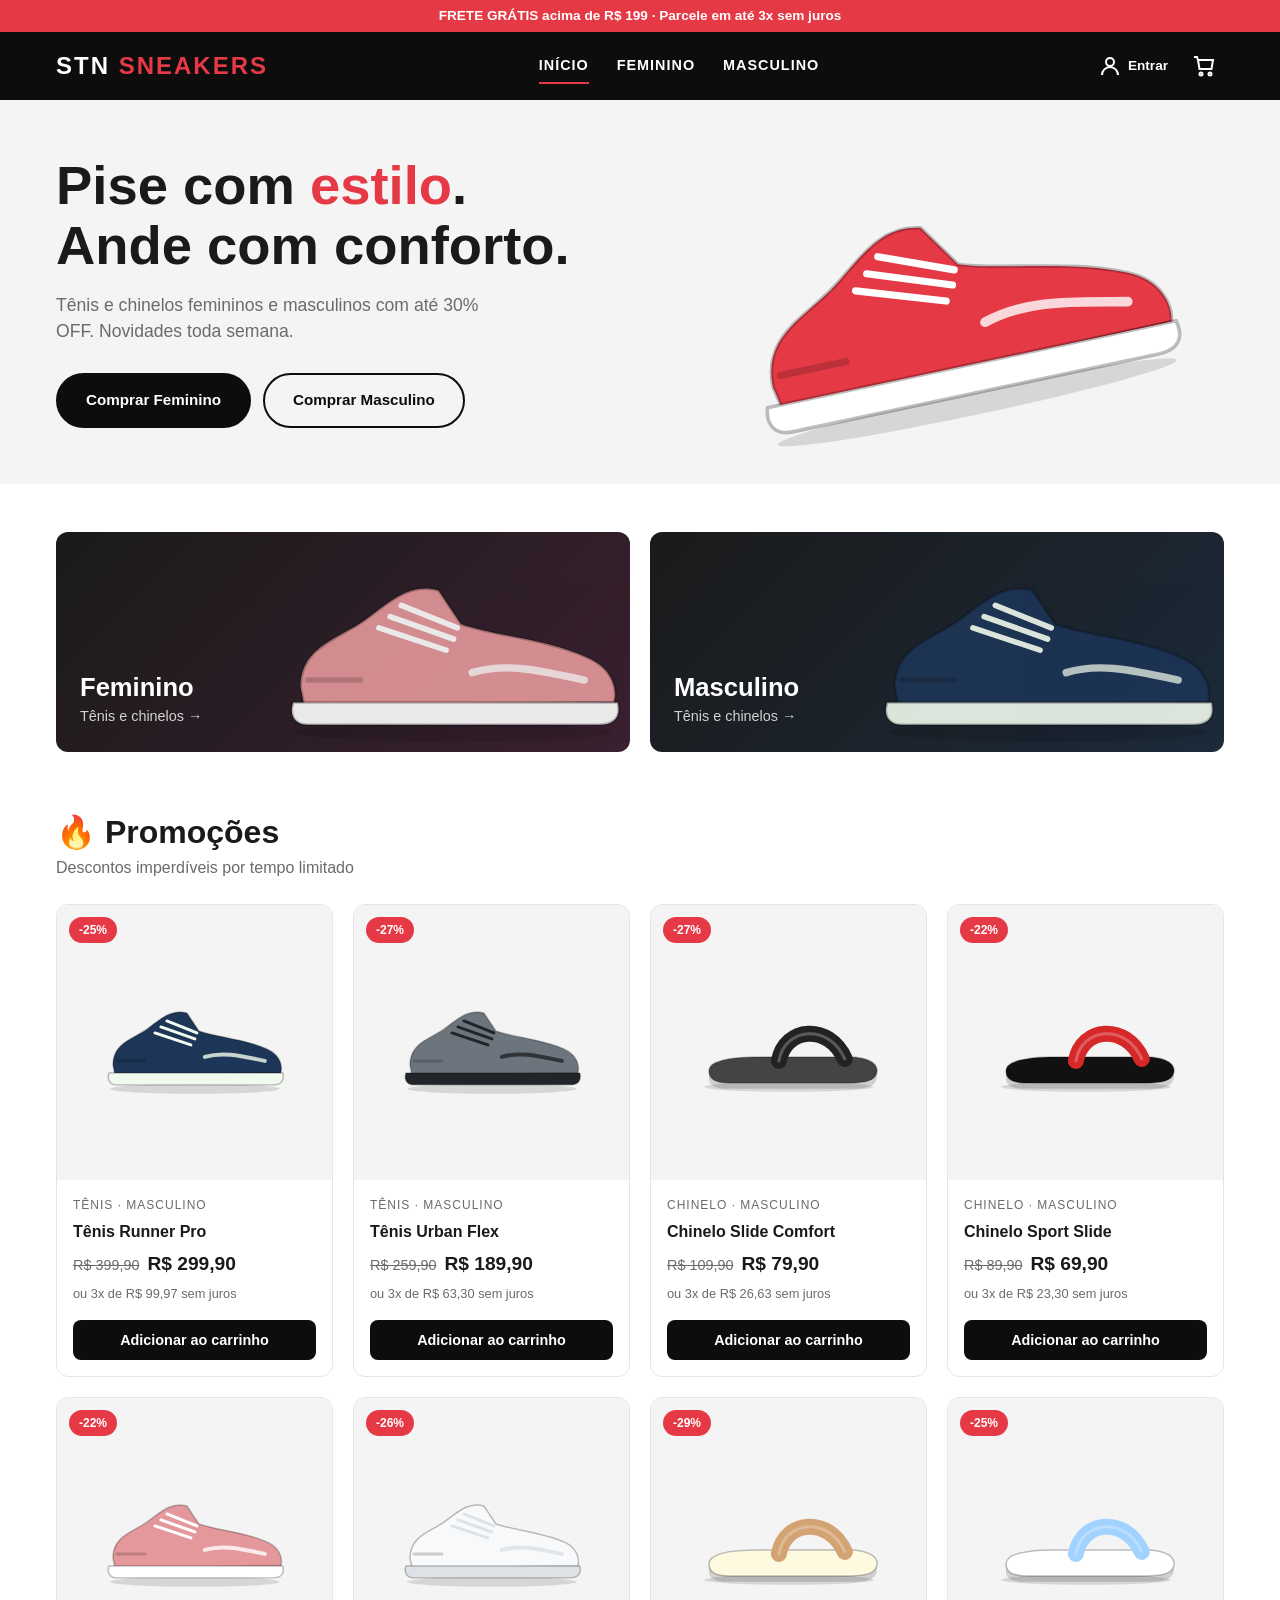
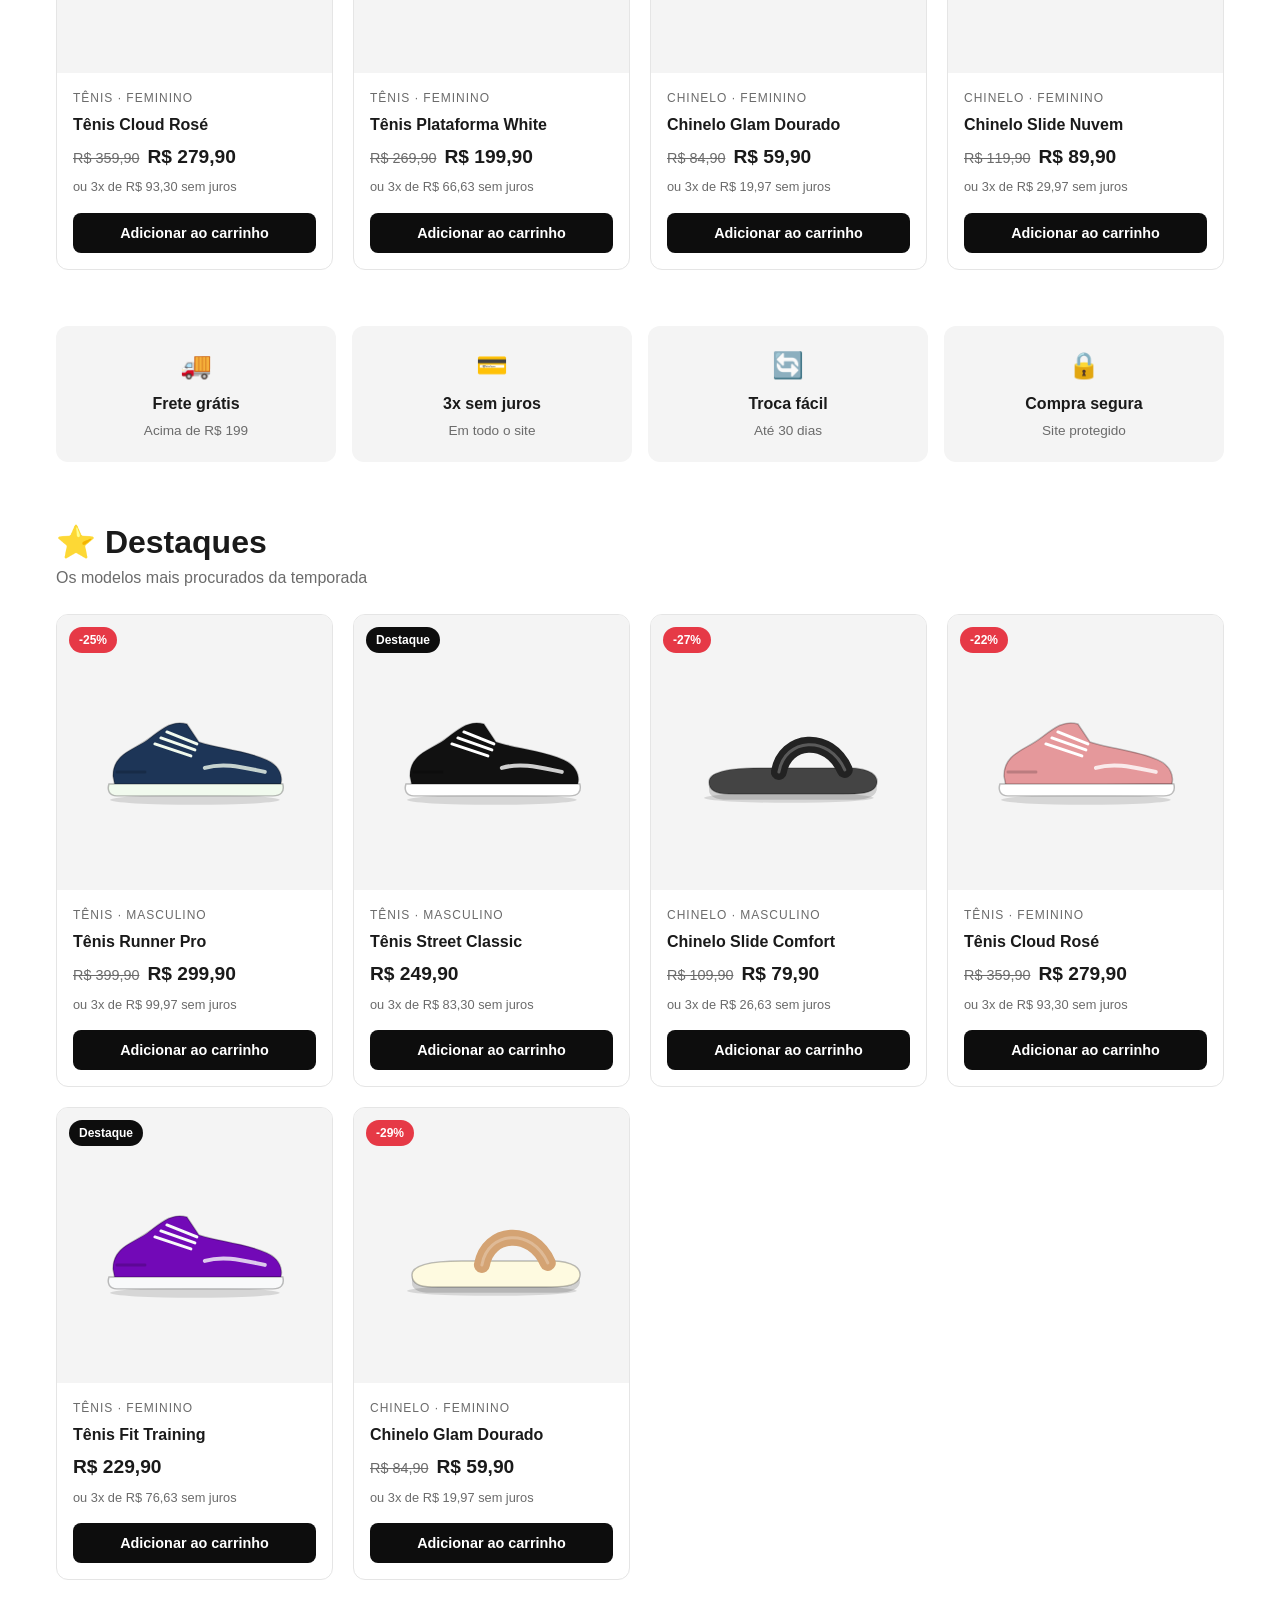
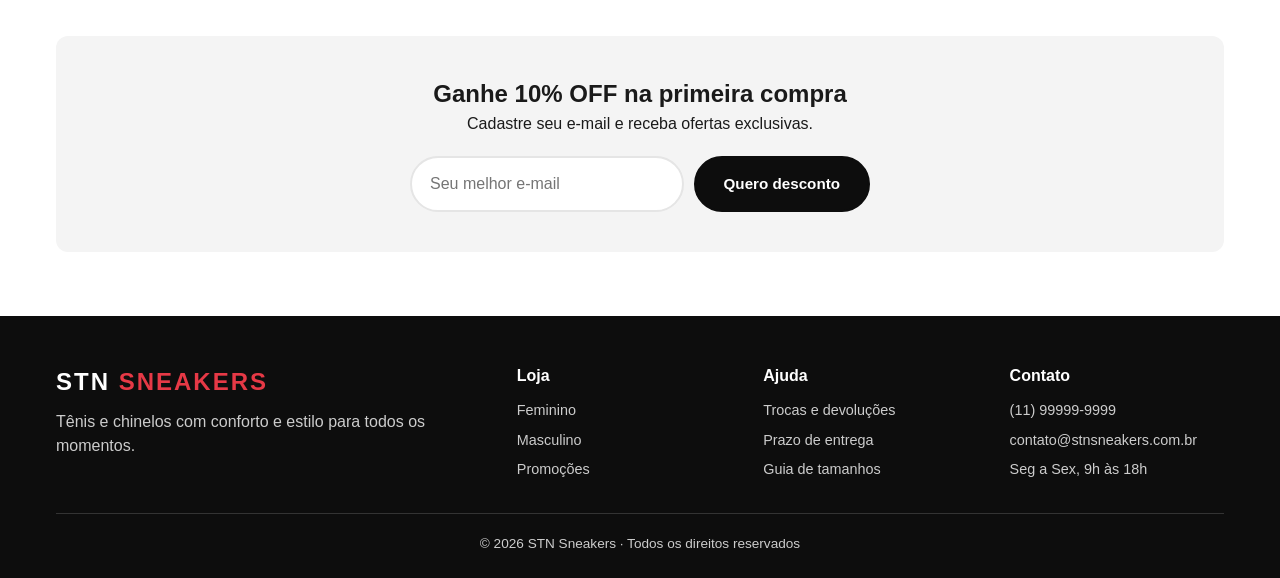
==== index.html @ d807e9c5 "Adiciona área do cliente com login, pedidos e dados da conta - Página conta.html com entrar e criar " ====
<!DOCTYPE html>
<html lang="pt-BR">
<head>
<meta charset="UTF-8">
<meta name="viewport" content="width=device-width, initial-scale=1.0">
<title>STN Sneakers | Tênis e Chinelos</title>
<meta name="description" content="STN Sneakers - Loja de tênis e chinelos femininos e masculinos.">
<link rel="stylesheet" href="css/style.css">
</head>
<body>
<div class="faixa">FRETE GRÁTIS acima de R$ 199 · Parcele em até 3x sem juros</div>
<header class="topo">
  <div class="container">
    <a href="index.html" class="logo">STN <span>SNEAKERS</span></a>
    <nav class="menu">
      <a href="index.html" class="ativo">Início</a>
      <a href="feminino.html">Feminino</a>
      <a href="masculino.html">Masculino</a>
    </nav>
    <div class="acoes">
      <a href="conta.html" class="btn-icone btn-conta" aria-label="Minha conta">
        <svg width="24" height="24" fill="none" stroke="currentColor" stroke-width="2" viewBox="0 0 24 24"><circle cx="12" cy="8" r="4"/><path d="M4 21c0-4.4 3.6-8 8-8s8 3.6 8 8"/></svg>
        <span class="conta-nome">Entrar</span>
      </a>
      <button class="btn-icone btn-carrinho" aria-label="Abrir carrinho">
        <svg width="24" height="24" fill="none" stroke="currentColor" stroke-width="2" viewBox="0 0 24 24"><path d="M6 6h15l-1.5 9h-12z"/><path d="M6 6 5 3H2"/><circle cx="9" cy="20" r="1.5"/><circle cx="18" cy="20" r="1.5"/></svg>
        <span class="contador">0</span>
      </button>
      <button class="btn-icone btn-menu" aria-label="Abrir menu">
        <svg width="26" height="26" fill="none" stroke="currentColor" stroke-width="2" viewBox="0 0 24 24"><path d="M3 6h18M3 12h18M3 18h18"/></svg>
      </button>
    </div>
  </div>
</header>
<main>
<section class="banner">
  <div class="container">
    <div>
      <h1>Pise com <em>estilo</em>.<br>Ande com conforto.</h1>
      <p>Tênis e chinelos femininos e masculinos com até 30% OFF. Novidades toda semana.</p>
      <div class="banner-botoes">
        <a href="feminino.html" class="btn btn-escuro">Comprar Feminino</a>
        <a href="masculino.html" class="btn btn-claro">Comprar Masculino</a>
      </div>
    </div>
    <div class="banner-arte" data-arte="tenis,#e63946,#ffffff"></div>
  </div>
</section>

<div class="container">
  <section class="categorias">
    <a href="feminino.html" class="cat fem"><div data-arte="tenis,#e5989b,#ffffff"></div><div><h3>Feminino</h3><span>Tênis e chinelos →</span></div></a>
    <a href="masculino.html" class="cat masc"><div data-arte="tenis,#1d3557,#f1faee"></div><div><h3>Masculino</h3><span>Tênis e chinelos →</span></div></a>
  </section>

  <section class="secao" id="promocoes-sec">
    <div class="secao-topo">
      <div><h2>🔥 Promoções</h2><p>Descontos imperdíveis por tempo limitado</p></div>
    </div>
    <div class="grade" id="promocoes"></div>
  </section>

  <section class="vantagens">
    <div class="vantagem"><div class="ic">🚚</div><strong>Frete grátis</strong><span>Acima de R$ 199</span></div>
    <div class="vantagem"><div class="ic">💳</div><strong>3x sem juros</strong><span>Em todo o site</span></div>
    <div class="vantagem"><div class="ic">🔄</div><strong>Troca fácil</strong><span>Até 30 dias</span></div>
    <div class="vantagem"><div class="ic">🔒</div><strong>Compra segura</strong><span>Site protegido</span></div>
  </section>

  <section class="secao">
    <div class="secao-topo">
      <div><h2>⭐ Destaques</h2><p>Os modelos mais procurados da temporada</p></div>
    </div>
    <div class="grade" id="destaques"></div>
  </section>

  <section class="news">
    <h2>Ganhe 10% OFF na primeira compra</h2>
    <p>Cadastre seu e-mail e receba ofertas exclusivas.</p>
    <form><input type="email" placeholder="Seu melhor e-mail" required><button class="btn btn-escuro">Quero desconto</button></form>
  </section>
</div>
</main>
<footer class="rodape">
  <div class="container">
    <div class="rodape-grade">
      <div>
        <a href="index.html" class="logo">STN <span>SNEAKERS</span></a>
        <p>Tênis e chinelos com conforto e estilo para todos os momentos.</p>
      </div>
      <div>
        <h4>Loja</h4>
        <ul><li><a href="feminino.html">Feminino</a></li><li><a href="masculino.html">Masculino</a></li><li><a href="index.html#promocoes-sec">Promoções</a></li></ul>
      </div>
      <div>
        <h4>Ajuda</h4>
        <ul><li><a href="#">Trocas e devoluções</a></li><li><a href="#">Prazo de entrega</a></li><li><a href="#">Guia de tamanhos</a></li></ul>
      </div>
      <div>
        <h4>Contato</h4>
        <ul><li>(11) 99999-9999</li><li>contato@stnsneakers.com.br</li><li>Seg a Sex, 9h às 18h</li></ul>
      </div>
    </div>
    <div class="rodape-base">© 2026 STN Sneakers · Todos os direitos reservados</div>
  </div>
</footer>

<div class="sombra"></div>
<aside class="carrinho" aria-label="Carrinho">
  <div class="carrinho-topo"><strong>Seu carrinho</strong><button class="btn-icone fechar-carrinho" aria-label="Fechar">✕</button></div>
  <div class="carrinho-itens"></div>
  <div class="carrinho-base">
    <div class="total"><span>Total</span><span class="total-valor">R$ 0,00</span></div>
    <button class="btn btn-escuro finalizar">Finalizar compra</button>
  </div>
</aside>
<div class="modal" role="dialog" aria-modal="true" aria-labelledby="modal-titulo">
  <div class="modal-caixa">
    <button class="modal-fechar" aria-label="Fechar">✕</button>
    <div class="etapa etapa-escolha">
      <h2 id="modal-titulo">Tudo pronto?</h2>
      <p>Você tem <strong class="modal-qtd"></strong> no carrinho, total de <strong class="modal-total"></strong>.</p>
      <div class="modal-botoes">
        <button class="btn btn-claro continuar">Continuar comprando</button>
        <button class="btn btn-escuro ir-pagamento">Ir para o pagamento</button>
      </div>
    </div>
    <div class="etapa etapa-pagamento" hidden>
      <h2>Forma de pagamento</h2>
      <p>Total: <strong class="modal-total"></strong></p>
      <div class="pagamentos">
        <label class="pag"><input type="radio" name="pag" value="pix" checked><span><b>Pix</b><small>Aprovação na hora</small></span></label>
        <label class="pag"><input type="radio" name="pag" value="cartao"><span><b>Cartão de crédito</b><small>Até 3x sem juros</small></span></label>
        <label class="pag"><input type="radio" name="pag" value="boleto"><span><b>Boleto</b><small>Vence em 3 dias úteis</small></span></label>
      </div>
      <div class="checkout-extra"></div>
      <div class="modal-botoes">
        <button class="btn btn-claro voltar">Voltar</button>
        <button class="btn btn-escuro confirmar">Confirmar pedido</button>
      </div>
    </div>
  </div>
</div>
<div class="toast"></div>
<script src="js/produtos.js"></script>
<script src="js/auth.js"></script>
<script src="js/app.js"></script>
</body>
</html>
---- css/style.css ----
:root{--preto:#0d0d0d;--branco:#fff;--cinza:#f4f4f4;--texto:#1a1a1a;--suave:#6b6b6b;--destaque:#e63946;--borda:#e5e5e5;--raio:12px}
*{box-sizing:border-box;margin:0;padding:0}
body{font-family:"Segoe UI",Roboto,Helvetica,Arial,sans-serif;background:var(--branco);color:var(--texto);line-height:1.5}
a{color:inherit;text-decoration:none}
[hidden]{display:none!important}
img,svg{display:block;max-width:100%}
.container{width:100%;max-width:1200px;margin:0 auto;padding:0 16px}

/* Cabeçalho */
.topo{background:var(--preto);color:var(--branco);position:sticky;top:0;z-index:50}
.topo .container{display:flex;align-items:center;justify-content:space-between;height:68px;gap:16px}
.logo{font-size:1.5rem;font-weight:800;letter-spacing:2px;white-space:nowrap}
.logo span{color:var(--destaque)}
.menu{display:flex;gap:28px;font-weight:600;text-transform:uppercase;font-size:.9rem;letter-spacing:1px}
.menu a{padding:6px 0;border-bottom:2px solid transparent;transition:border-color .2s}
.menu a:hover,.menu a.ativo{border-color:var(--destaque)}
.acoes{display:flex;align-items:center;gap:8px}
.btn-icone{background:none;border:0;color:var(--branco);cursor:pointer;padding:8px;position:relative;display:flex}
.contador{position:absolute;top:0;right:0;background:var(--destaque);color:#fff;font-size:.7rem;font-weight:700;border-radius:999px;min-width:18px;height:18px;display:grid;place-items:center;padding:0 4px}
.btn-menu{display:none}
.faixa{background:var(--destaque);color:#fff;text-align:center;font-size:.85rem;font-weight:600;padding:6px 16px}

/* Banner */
.banner{background:var(--cinza);overflow:hidden}
.banner .container{display:grid;grid-template-columns:1.1fr 1fr;align-items:center;gap:32px;padding-top:56px;padding-bottom:56px}
.banner h1{font-size:clamp(2rem,5vw,3.4rem);line-height:1.1;font-weight:800;margin-bottom:16px}
.banner h1 em{font-style:normal;color:var(--destaque)}
.banner p{color:var(--suave);font-size:1.1rem;margin-bottom:28px;max-width:460px}
.banner-botoes{display:flex;gap:12px;flex-wrap:wrap}
.banner-arte svg{width:100%;max-width:480px;margin:0 auto;transform:rotate(-12deg)}
.btn{display:inline-block;padding:14px 28px;border-radius:999px;font-weight:700;border:2px solid var(--preto);cursor:pointer;font-size:.95rem;transition:.2s}
.btn-escuro{background:var(--preto);color:#fff}
.btn-escuro:hover{background:#333}
.btn-claro{background:transparent;color:var(--preto)}
.btn-claro:hover{background:var(--preto);color:#fff}

/* Categorias */
.categorias{display:grid;grid-template-columns:1fr 1fr;gap:20px;margin:48px auto}
.cat{position:relative;border-radius:var(--raio);overflow:hidden;min-height:220px;display:flex;align-items:flex-end;padding:24px;color:#fff;background:var(--preto)}
.cat svg{position:absolute;right:-10px;top:10px;width:65%;opacity:.9;transition:transform .3s}
.cat:hover svg{transform:scale(1.06) rotate(-4deg)}
.cat h3{font-size:1.6rem;position:relative}
.cat span{position:relative;font-size:.9rem;opacity:.8;display:block}
.cat.fem{background:linear-gradient(135deg,#1a1a1a,#3a2030)}
.cat.masc{background:linear-gradient(135deg,#1a1a1a,#1c2a3a)}

/* Seções */
.secao{margin:56px auto}
.secao-topo{display:flex;align-items:flex-end;justify-content:space-between;gap:16px;margin-bottom:24px;flex-wrap:wrap}
.secao h2{font-size:clamp(1.4rem,3vw,2rem);font-weight:800}
.secao-topo p{color:var(--suave)}
.ver-mais{font-weight:700;border-bottom:2px solid var(--preto)}
.titulo-pagina{background:var(--cinza);padding:40px 0;text-align:center}
.titulo-pagina h1{font-size:clamp(1.8rem,4vw,2.6rem);font-weight:800}
.titulo-pagina p{color:var(--suave)}

/* Filtros */
.filtros{display:flex;gap:10px;flex-wrap:wrap;margin:28px 0}
.filtro{border:2px solid var(--preto);background:#fff;padding:8px 20px;border-radius:999px;font-weight:600;cursor:pointer;font-size:.9rem}
.filtro.ativo{background:var(--preto);color:#fff}
.ordenar{margin-left:auto;padding:8px 14px;border:2px solid var(--borda);border-radius:999px;font:inherit;font-size:.9rem;background:#fff}

/* Grade de produtos */
.grade{display:grid;grid-template-columns:repeat(4,1fr);gap:20px}
.card{border:1px solid var(--borda);border-radius:var(--raio);overflow:hidden;display:flex;flex-direction:column;transition:box-shadow .2s,transform .2s;background:#fff}
.card:hover{box-shadow:0 10px 30px rgba(0,0,0,.08);transform:translateY(-3px)}
.card-img{background:var(--cinza);aspect-ratio:1;display:grid;place-items:center;position:relative;padding:20px}
.card-img svg{width:85%;transition:transform .3s}
.card:hover .card-img svg{transform:rotate(-8deg) scale(1.05)}
.selo{position:absolute;top:12px;left:12px;font-size:.75rem;font-weight:700;padding:4px 10px;border-radius:999px;color:#fff;background:var(--destaque)}
.selo.novo{background:var(--preto)}
.card-corpo{padding:16px;display:flex;flex-direction:column;gap:6px;flex:1}
.card-tipo{font-size:.75rem;text-transform:uppercase;letter-spacing:1px;color:var(--suave)}
.card-nome{font-weight:700;font-size:1rem}
.precos{display:flex;align-items:baseline;gap:8px;margin-top:auto;flex-wrap:wrap}
.preco{font-size:1.2rem;font-weight:800}
.preco-antigo{color:var(--suave);text-decoration:line-through;font-size:.9rem}
.parcela{font-size:.8rem;color:var(--suave)}
.btn-add{margin-top:10px;width:100%;padding:12px;border:0;border-radius:8px;background:var(--preto);color:#fff;font-weight:700;cursor:pointer;font-size:.9rem}
.btn-add:hover{background:var(--destaque)}
.vazio{text-align:center;color:var(--suave);padding:40px 0;grid-column:1/-1}

/* Vantagens */
.vantagens{display:grid;grid-template-columns:repeat(4,1fr);gap:16px;margin:56px auto}
.vantagem{background:var(--cinza);border-radius:var(--raio);padding:20px;text-align:center}
.vantagem strong{display:block;margin:8px 0 2px}
.vantagem span{font-size:.85rem;color:var(--suave)}
.vantagem .ic{font-size:1.6rem}

/* Newsletter */
.news{background:var(--cinza);border-radius:var(--raio);padding:40px 24px;text-align:center;margin:56px auto}
.news form{display:flex;gap:10px;max-width:460px;margin:20px auto 0}
.news input{flex:1;min-width:0;padding:14px 18px;border-radius:999px;border:2px solid var(--borda);font:inherit}

/* Rodapé */
.rodape{background:var(--preto);color:#ccc;margin-top:64px;padding:48px 0 24px}
.rodape-grade{display:grid;grid-template-columns:2fr 1fr 1fr 1fr;gap:32px}
.rodape h4{color:#fff;margin-bottom:12px;font-size:1rem}
.rodape ul{list-style:none;display:grid;gap:8px;font-size:.9rem}
.rodape a:hover{color:#fff}
.rodape .logo{color:#fff;display:inline-block;margin-bottom:10px}
.rodape-base{border-top:1px solid #333;margin-top:32px;padding-top:20px;font-size:.85rem;text-align:center}

/* Carrinho */
.sombra{position:fixed;inset:0;background:rgba(0,0,0,.5);opacity:0;pointer-events:none;transition:.3s;z-index:90}
.sombra.aberto{opacity:1;pointer-events:auto}
.carrinho{position:fixed;top:0;right:0;height:100%;width:min(400px,100%);background:#fff;z-index:100;transform:translateX(100%);transition:transform .3s;display:flex;flex-direction:column}
.carrinho.aberto{transform:none}
.carrinho-topo{background:var(--preto);color:#fff;display:flex;justify-content:space-between;align-items:center;padding:18px 20px}
.carrinho-itens{flex:1;overflow:auto;padding:16px 20px;display:grid;gap:14px;align-content:start}
.item{display:grid;grid-template-columns:64px 1fr auto;gap:12px;align-items:center}
.item-img{background:var(--cinza);border-radius:8px;padding:6px}
.item-nome{font-weight:600;font-size:.9rem}
.qtd{display:flex;align-items:center;gap:8px;margin-top:4px}
.qtd button{width:26px;height:26px;border:1px solid var(--borda);background:#fff;border-radius:6px;cursor:pointer}
.remover{background:none;border:0;color:var(--suave);cursor:pointer;font-size:.8rem;text-decoration:underline}
.carrinho-base{border-top:1px solid var(--borda);padding:20px}
.total{display:flex;justify-content:space-between;font-size:1.1rem;font-weight:800;margin-bottom:14px}
.carrinho-base .btn{width:100%;text-align:center}
.toast{position:fixed;bottom:24px;left:50%;transform:translate(-50%,120px);opacity:0;visibility:hidden;width:max-content;max-width:90vw;text-align:center;background:var(--preto);color:#fff;padding:12px 22px;border-radius:999px;font-weight:600;transition:transform .3s;z-index:200;font-size:.9rem}
.toast.mostrar{transform:translate(-50%,0);opacity:1;visibility:visible}

/* Botão de conta no cabeçalho */
.btn-conta{align-items:center;gap:6px}
.conta-nome{font-size:.85rem;font-weight:600;white-space:nowrap;max-width:120px;overflow:hidden;text-overflow:ellipsis}

/* Formulários */
.form{display:grid;gap:14px}
.form label{display:grid;gap:6px;font-weight:600;font-size:.9rem}
.form label small{font-weight:400;color:var(--suave)}
.form input,.form select{font:inherit;font-weight:400;padding:12px 14px;border:2px solid var(--borda);border-radius:10px;background:#fff;width:100%;min-width:0}
.form input:focus,.form select:focus{outline:none;border-color:var(--preto)}
.form input:disabled{background:var(--cinza);color:var(--suave)}
.form-grade{grid-template-columns:1fr 1fr;max-width:640px}
.form-grade .larga{grid-column:1/-1}
.erro{background:#fdecee;color:#b3261e;border-radius:8px;padding:10px 14px;font-size:.9rem}
.nota{color:var(--suave)}

/* Entrar / Criar conta */
.auth{max-width:440px;margin:40px auto}
.auth-aviso{background:var(--preto);color:#fff;border-radius:10px;padding:12px 16px;margin-bottom:20px;font-size:.9rem}
.auth-abas{display:grid;grid-template-columns:1fr 1fr;border-bottom:2px solid var(--borda);margin-bottom:24px}
.aba{background:none;border:0;padding:12px;font:inherit;font-weight:700;color:var(--suave);cursor:pointer;border-bottom:3px solid transparent;margin-bottom:-2px}
.aba.ativo{color:var(--preto);border-color:var(--destaque)}
.auth-nota{text-align:center;color:var(--suave);font-size:.8rem;margin-top:20px}

/* Painel do cliente */
.painel{display:grid;grid-template-columns:260px 1fr;gap:32px;margin:40px auto;align-items:start}
.painel-menu{border:1px solid var(--borda);border-radius:var(--raio);padding:16px;position:sticky;top:88px}
.painel-ola{display:flex;gap:12px;align-items:center;padding:4px 4px 16px;border-bottom:1px solid var(--borda);margin-bottom:8px;min-width:0}
.painel-ola>div:last-child{min-width:0}
.painel-ola strong,.painel-ola small{display:block;overflow:hidden;text-overflow:ellipsis;white-space:nowrap}
.painel-ola small{color:var(--suave)}
.avatar{width:44px;height:44px;flex:none;border-radius:50%;background:var(--preto);color:#fff;display:grid;place-items:center;font-weight:800;font-size:1.1rem}
.painel-botoes{display:grid;gap:4px}
.pm{display:flex;align-items:center;gap:12px;width:100%;padding:12px;border:0;background:none;border-radius:10px;font:inherit;font-weight:600;cursor:pointer;text-align:left;color:var(--texto)}
.pm svg{width:20px;height:20px;fill:none;stroke:currentColor;stroke-width:2;stroke-linecap:round;stroke-linejoin:round;flex:none}
.pm:hover{background:var(--cinza)}
.pm.ativo{background:var(--preto);color:#fff}
.pm.sair{color:var(--destaque)}
.painel-conteudo{min-width:0}
.painel-conteudo h2{font-size:1.5rem;margin-bottom:20px}
.sub-abas{display:flex;flex-wrap:wrap;gap:8px;margin-bottom:24px}
.sub{border:2px solid var(--borda);background:#fff;border-radius:999px;padding:8px 16px;font:inherit;font-weight:600;font-size:.88rem;cursor:pointer}
.sub.ativo{border-color:var(--preto);background:var(--preto);color:#fff}
.sub-titulo{margin:28px 0 14px;font-size:1.1rem}
.sem-itens{color:var(--suave);background:var(--cinza);border-radius:var(--raio);padding:28px;text-align:center;display:grid;gap:16px;justify-items:center}

/* Pedidos */
.lista-pedidos{display:grid;gap:16px}
.pedido{border:1px solid var(--borda);border-radius:var(--raio);overflow:hidden}
.pedido-topo{display:flex;justify-content:space-between;align-items:center;gap:12px;padding:14px 18px;background:var(--cinza);flex-wrap:wrap}
.pedido-topo small{display:block;color:var(--suave)}
.status{font-size:.8rem;font-weight:700;padding:4px 12px;border-radius:999px;background:#eee}
.status.ok{background:#e3f6e8;color:#1e7b3c}
.status.espera{background:#fff4d6;color:#8a5a00}
.pedido-itens{list-style:none;padding:8px 18px}
.pedido-itens li{display:grid;grid-template-columns:auto 1fr auto;gap:12px;align-items:center;padding:8px 0;border-bottom:1px solid var(--borda)}
.pedido-itens li:last-child{border-bottom:0}
.mini{width:56px;background:var(--cinza);border-radius:8px;padding:4px;display:block}
.pedido-base{display:flex;justify-content:space-between;gap:12px;padding:14px 18px;border-top:1px solid var(--borda);font-size:.88rem;color:var(--suave);flex-wrap:wrap}
.pedido-base strong{color:var(--texto);font-size:1rem}

/* Cartões salvos */
.lista-cartoes{display:grid;gap:10px;max-width:640px}
.cartao-item{display:grid;grid-template-columns:auto 1fr auto;gap:14px;align-items:center;border:1px solid var(--borda);border-radius:10px;padding:12px 16px}
.cartao-item small{display:block;color:var(--suave)}
.cartao-ic{width:52px;height:36px;border-radius:6px;background:linear-gradient(135deg,#222,#555);color:#fff;font-size:.65rem;font-weight:800;display:grid;place-items:center;letter-spacing:.5px}

/* Extras na etapa de pagamento */
.checkout-extra{display:grid;gap:10px;margin-bottom:18px}
.checkout-extra:empty{display:none}
.extra-bloco{background:var(--cinza);border-radius:10px;padding:12px 14px;font-size:.88rem;display:grid;gap:4px}
.extra-rotulo{font-size:.72rem;text-transform:uppercase;letter-spacing:1px;color:var(--suave);font-weight:700}
.modal-caixa .extra-bloco p{margin:0;color:var(--texto)}
.extra-bloco a{font-weight:700;text-decoration:underline;justify-self:start}
.extra-alerta{color:#b3261e!important}
.sel-cartao{font:inherit;padding:8px 10px;border:2px solid var(--borda);border-radius:8px;background:#fff}
.modal-caixa{max-height:calc(100vh - 32px);overflow:auto}

/* ===== Tablet ===== */
@media (max-width:1024px){
  .grade{grid-template-columns:repeat(3,1fr)}
  .vantagens{grid-template-columns:repeat(2,1fr)}
  .rodape-grade{grid-template-columns:1fr 1fr}
}
@media (max-width:768px){
  .painel{grid-template-columns:1fr;gap:20px;margin-top:24px}
  .painel-menu{position:static}
  .painel-botoes{grid-template-columns:repeat(4,1fr)}
  .pm{flex-direction:column;gap:6px;font-size:.8rem;text-align:center;padding:10px 4px}
  .btn-menu{display:flex}
  .menu{position:absolute;top:68px;left:0;right:0;background:var(--preto);flex-direction:column;gap:0;max-height:0;overflow:hidden;transition:max-height .3s}
  .menu.aberto{max-height:300px}
  .menu a{padding:16px;border-bottom:1px solid #222}
  .banner .container{grid-template-columns:1fr;text-align:center;padding-top:36px;padding-bottom:36px}
  .banner p{margin-left:auto;margin-right:auto}
  .banner-botoes{justify-content:center}
  .banner-arte{order:-1}
  .banner-arte svg{max-width:300px}
  .grade{grid-template-columns:repeat(2,1fr);gap:14px}
}
/* ===== Celular ===== */
@media (max-width:540px){
  .categorias{grid-template-columns:1fr;gap:14px}
  .cat{min-height:170px}
  .card-corpo{padding:12px}
  .card-nome{font-size:.9rem}
  .preco{font-size:1.05rem}
  .btn-add{font-size:.8rem;padding:10px 6px}
  .btn-add .longo{display:none}
  .vantagens{grid-template-columns:1fr 1fr;gap:10px}
  .vantagem{padding:14px}
  .rodape-grade{grid-template-columns:1fr}
  .news form{flex-direction:column}
  .ordenar{margin-left:0;width:100%}
  .conta-nome{display:none}
  .logo{font-size:1.2rem;letter-spacing:1px}
  .acoes{gap:0}
  .form-grade{grid-template-columns:1fr}
  .painel-botoes{grid-template-columns:1fr 1fr}
  .pm{flex-direction:row;font-size:.85rem;padding:12px 10px;text-align:left}
}

/* Janela de finalização */
.modal{position:fixed;inset:0;background:rgba(0,0,0,.55);z-index:150;display:grid;place-items:center;padding:16px;opacity:0;pointer-events:none;transition:opacity .25s}
.modal.aberto{opacity:1;pointer-events:auto}
.modal-caixa{background:#fff;border-radius:var(--raio);padding:32px 28px 28px;width:min(460px,100%);position:relative;transform:translateY(16px);transition:transform .25s}
.modal.aberto .modal-caixa{transform:none}
.modal-caixa h2{font-size:1.4rem;margin-bottom:8px}
.modal-caixa p{color:var(--suave);margin-bottom:20px}
.modal-fechar{position:absolute;top:12px;right:12px;background:none;border:0;font-size:1.1rem;cursor:pointer;padding:8px}
.modal-botoes{display:flex;gap:10px}
.modal-botoes .btn{flex:1;padding:14px 12px}
.pagamentos{display:grid;gap:10px;margin-bottom:20px}
.pag{display:flex;gap:12px;align-items:center;border:2px solid var(--borda);border-radius:10px;padding:12px 14px;cursor:pointer}
.pag:has(input:checked){border-color:var(--preto)}
.pag input{accent-color:var(--preto);width:18px;height:18px}
.pag span{display:grid}
.pag small{color:var(--suave)}
@media (max-width:540px){.modal-botoes{flex-direction:column-reverse}}
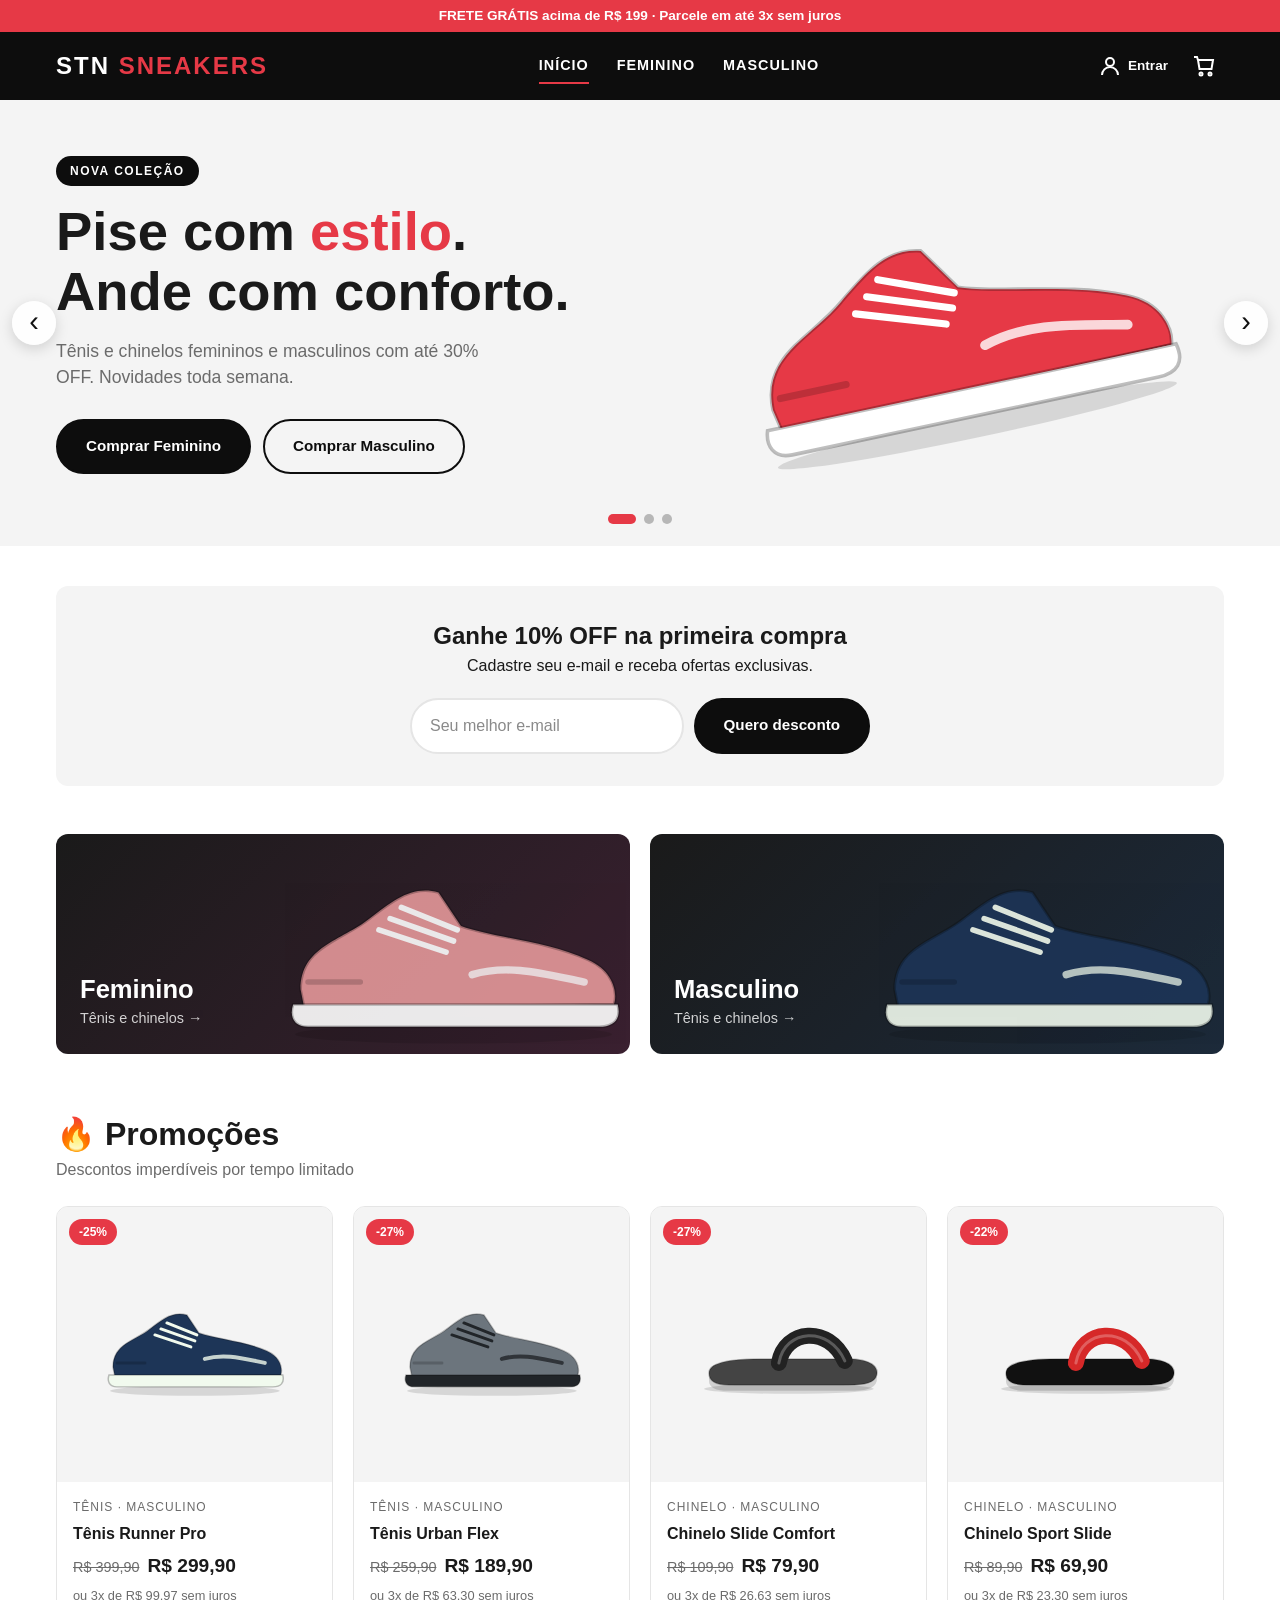
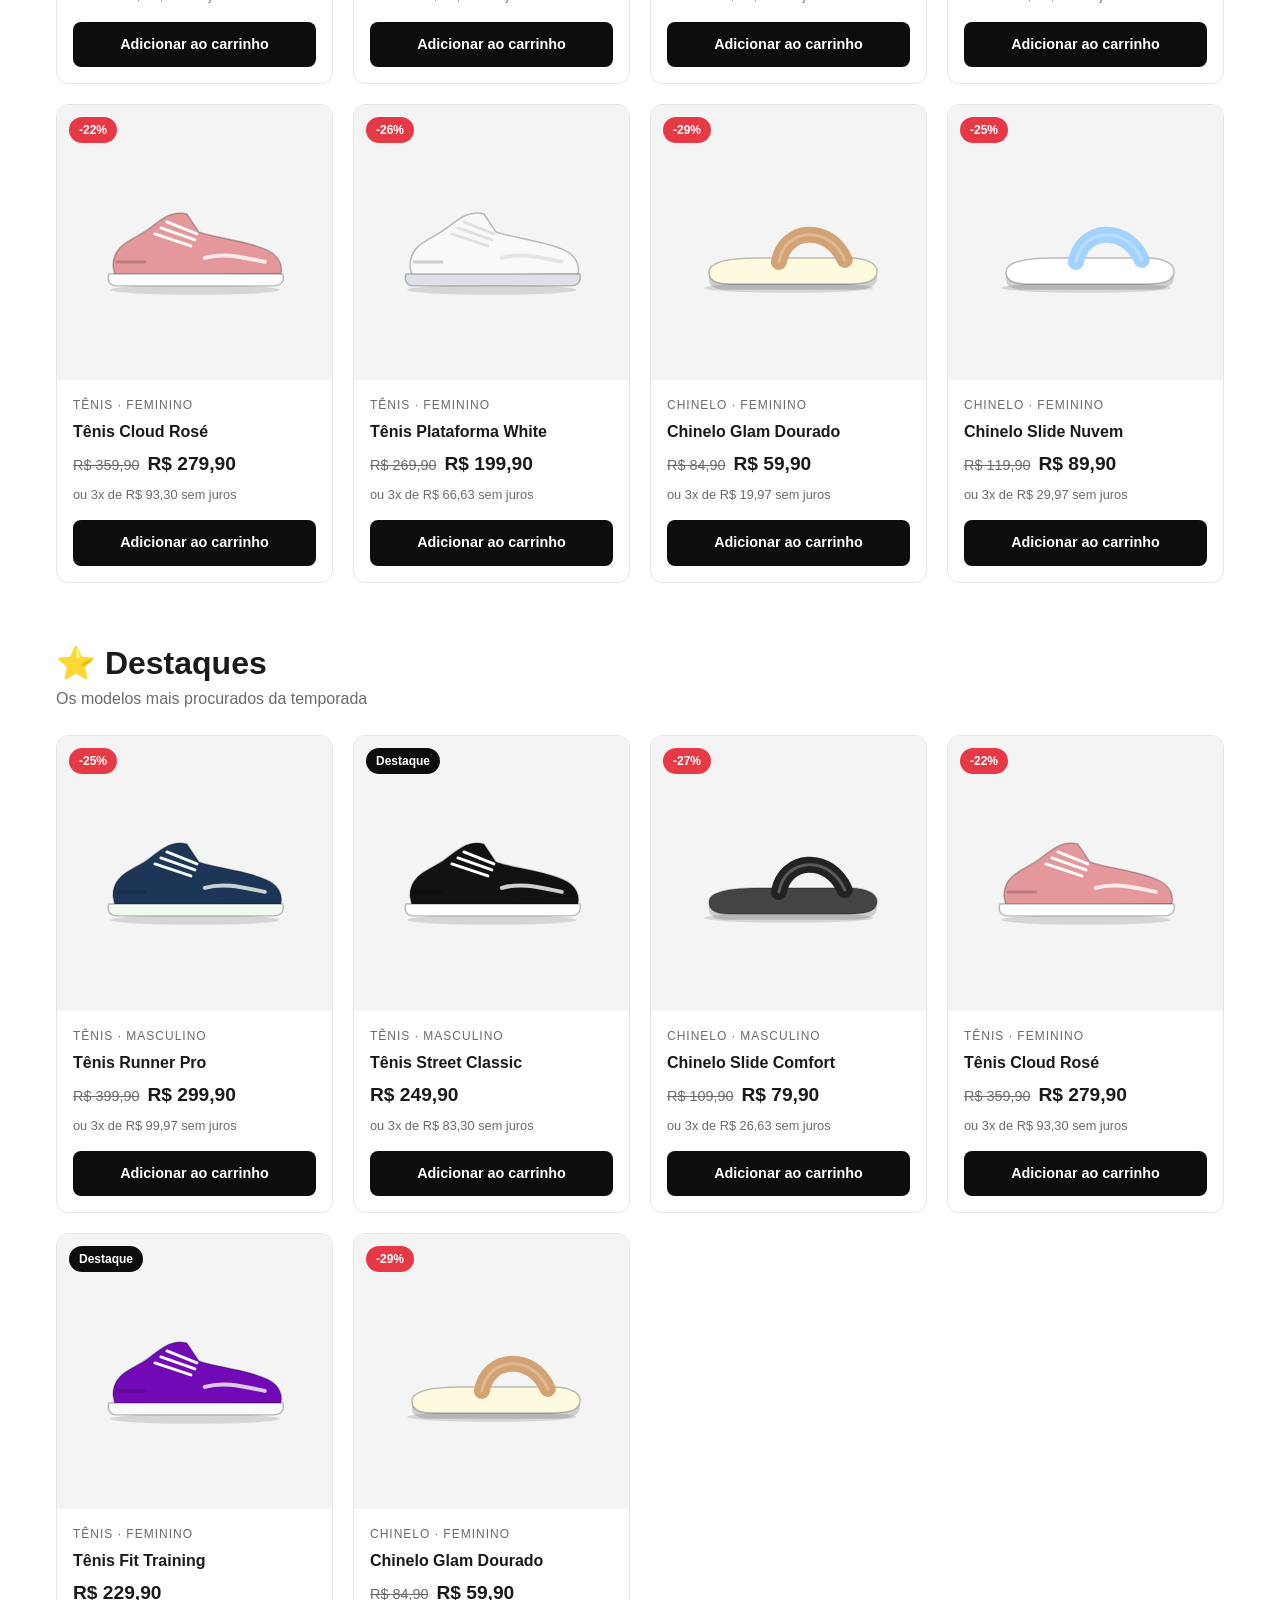
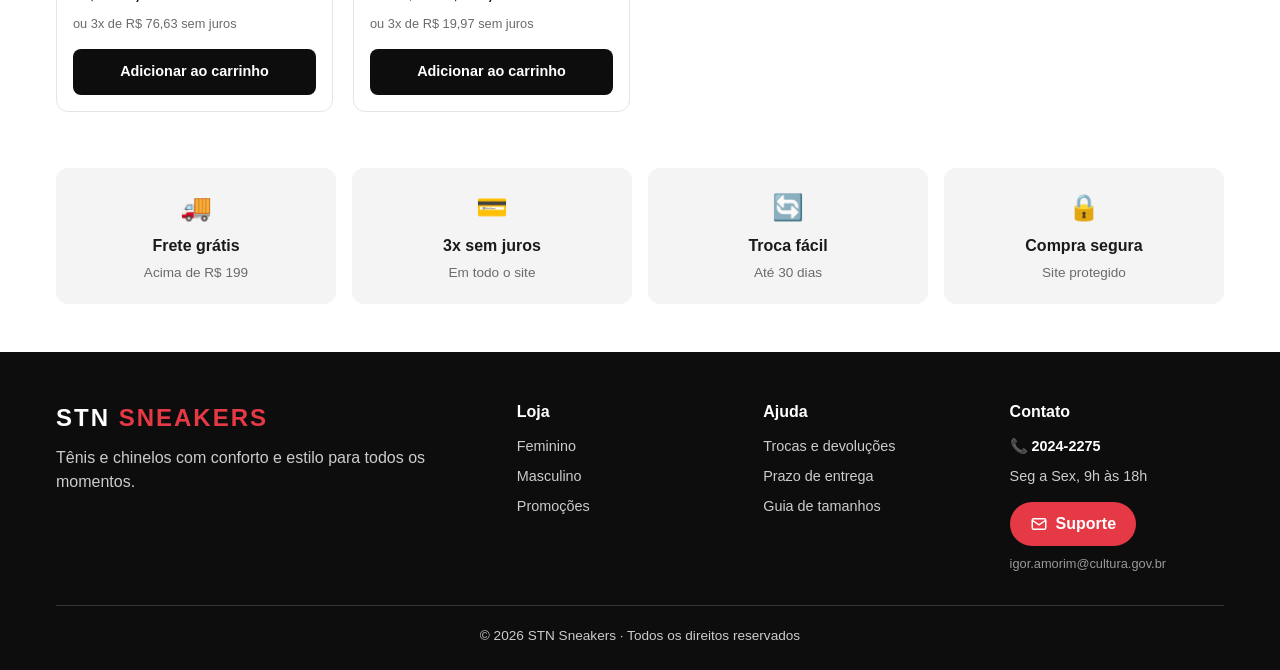
==== commit 42c105d5: "Adiciona carrossel de anúncios, botão de suporte e reorganiza a página inicial - Carrossel com 3 anú" ====
--- a/index.html
+++ b/index.html
@@ -33,21 +33,66 @@
   </div>
 </header>
 <main>
-<section class="banner">
-  <div class="container">
-    <div>
-      <h1>Pise com <em>estilo</em>.<br>Ande com conforto.</h1>
-      <p>Tênis e chinelos femininos e masculinos com até 30% OFF. Novidades toda semana.</p>
-      <div class="banner-botoes">
-        <a href="feminino.html" class="btn btn-escuro">Comprar Feminino</a>
-        <a href="masculino.html" class="btn btn-claro">Comprar Masculino</a>
+<section class="carrossel" aria-roledescription="carrossel" aria-label="Ofertas em destaque">
+  <div class="slides">
+    <div class="slide ativo" style="--fundo:#f4f4f4" role="group" aria-roledescription="slide" aria-label="1 de 3">
+      <div class="container">
+        <div class="slide-texto">
+          <span class="slide-etiqueta">Nova coleção</span>
+          <h1>Pise com <em>estilo</em>.<br>Ande com conforto.</h1>
+          <p>Tênis e chinelos femininos e masculinos com até 30% OFF. Novidades toda semana.</p>
+          <div class="banner-botoes">
+            <a href="feminino.html" class="btn btn-escuro">Comprar Feminino</a>
+            <a href="masculino.html" class="btn btn-claro">Comprar Masculino</a>
+          </div>
+        </div>
+        <div class="banner-arte" data-arte="tenis,#e63946,#ffffff"></div>
       </div>
     </div>
-    <div class="banner-arte" data-arte="tenis,#e63946,#ffffff"></div>
+    <div class="slide" style="--fundo:#fdf1e3" role="group" aria-roledescription="slide" aria-label="2 de 3" aria-hidden="true">
+      <div class="container">
+        <div class="slide-texto">
+          <span class="slide-etiqueta">Verão STN</span>
+          <h2 class="slide-titulo">Chinelos a partir de <em data-menor-preco="chinelo">R$ 39,90</em></h2>
+          <p>Conforto do dia a dia para a praia, a piscina ou a rua. Modelos femininos e masculinos.</p>
+          <div class="banner-botoes">
+            <a href="feminino.html?tipo=chinelo" class="btn btn-escuro" tabindex="-1">Chinelos Femininos</a>
+            <a href="masculino.html?tipo=chinelo" class="btn btn-claro" tabindex="-1">Chinelos Masculinos</a>
+          </div>
+        </div>
+        <div class="banner-arte arte-dupla"><div data-arte="chinelo,#ff70a6,#ffffff"></div><div data-arte="chinelo,#0077b6,#ffffff"></div></div>
+      </div>
+    </div>
+    <div class="slide escuro" style="--fundo:#14213d" role="group" aria-roledescription="slide" aria-label="3 de 3" aria-hidden="true">
+      <div class="container">
+        <div class="slide-texto">
+          <span class="slide-etiqueta">Semana do Tênis</span>
+          <h2 class="slide-titulo">Tênis com até <em data-maior-desconto="tenis">27% OFF</em></h2>
+          <p>Corrida, treino e casual com preço especial. Parcele em até 3x sem juros.</p>
+          <div class="banner-botoes">
+            <a href="#promocoes-sec" class="btn btn-destaque" tabindex="-1">Ver promoções</a>
+          </div>
+        </div>
+        <div class="banner-arte" data-arte="tenis,#ffffff,#e63946"></div>
+      </div>
+    </div>
+  </div>
+  <button class="seta ant" aria-label="Anúncio anterior">‹</button>
+  <button class="seta prox" aria-label="Próximo anúncio">›</button>
+  <div class="pontos" role="tablist" aria-label="Escolher anúncio">
+    <button class="ponto ativo" aria-label="Anúncio 1"></button>
+    <button class="ponto" aria-label="Anúncio 2"></button>
+    <button class="ponto" aria-label="Anúncio 3"></button>
   </div>
 </section>
 
 <div class="container">
+  <section class="news">
+    <h2>Ganhe 10% OFF na primeira compra</h2>
+    <p>Cadastre seu e-mail e receba ofertas exclusivas.</p>
+    <form><input type="email" placeholder="Seu melhor e-mail" aria-label="Seu e-mail" required><button class="btn btn-escuro">Quero desconto</button></form>
+  </section>
+
   <section class="categorias">
     <a href="feminino.html" class="cat fem"><div data-arte="tenis,#e5989b,#ffffff"></div><div><h3>Feminino</h3><span>Tênis e chinelos →</span></div></a>
     <a href="masculino.html" class="cat masc"><div data-arte="tenis,#1d3557,#f1faee"></div><div><h3>Masculino</h3><span>Tênis e chinelos →</span></div></a>
@@ -60,24 +105,19 @@
     <div class="grade" id="promocoes"></div>
   </section>
 
-  <section class="vantagens">
-    <div class="vantagem"><div class="ic">🚚</div><strong>Frete grátis</strong><span>Acima de R$ 199</span></div>
-    <div class="vantagem"><div class="ic">💳</div><strong>3x sem juros</strong><span>Em todo o site</span></div>
-    <div class="vantagem"><div class="ic">🔄</div><strong>Troca fácil</strong><span>Até 30 dias</span></div>
-    <div class="vantagem"><div class="ic">🔒</div><strong>Compra segura</strong><span>Site protegido</span></div>
-  </section>
-
   <section class="secao">
     <div class="secao-topo">
       <div><h2>⭐ Destaques</h2><p>Os modelos mais procurados da temporada</p></div>
     </div>
     <div class="grade" id="destaques"></div>
   </section>
-
-  <section class="news">
-    <h2>Ganhe 10% OFF na primeira compra</h2>
-    <p>Cadastre seu e-mail e receba ofertas exclusivas.</p>
-    <form><input type="email" placeholder="Seu melhor e-mail" required><button class="btn btn-escuro">Quero desconto</button></form>
+</div>
+<div class="container">
+  <section class="vantagens" aria-label="Vantagens">
+    <div class="vantagem"><div class="ic">🚚</div><strong>Frete grátis</strong><span>Acima de R$ 199</span></div>
+    <div class="vantagem"><div class="ic">💳</div><strong>3x sem juros</strong><span>Em todo o site</span></div>
+    <div class="vantagem"><div class="ic">🔄</div><strong>Troca fácil</strong><span>Até 30 dias</span></div>
+    <div class="vantagem"><div class="ic">🔒</div><strong>Compra segura</strong><span>Site protegido</span></div>
   </section>
 </div>
 </main>
@@ -98,7 +138,14 @@
       </div>
       <div>
         <h4>Contato</h4>
-        <ul><li>(11) 99999-9999</li><li>contato@stnsneakers.com.br</li><li>Seg a Sex, 9h às 18h</li></ul>
+        <ul>
+          <li><a href="tel:20242275" class="contato-tel">📞 2024-2275</a></li>
+          <li>Seg a Sex, 9h às 18h</li>
+        </ul>
+        <a href="mailto:igor.amorim@cultura.gov.br?subject=Suporte%20STN%20Sneakers" class="btn-suporte" target="_top">
+          <svg viewBox="0 0 24 24" aria-hidden="true"><rect x="3" y="5" width="18" height="14" rx="2"/><path d="M3 7l9 6 9-6"/></svg>Suporte
+        </a>
+        <small class="suporte-email">igor.amorim@cultura.gov.br</small>
       </div>
     </div>
     <div class="rodape-base">© 2026 STN Sneakers · Todos os direitos reservados</div>
--- a/css/style.css
+++ b/css/style.css
@@ -1,8 +1,9 @@
-:root{--preto:#0d0d0d;--branco:#fff;--cinza:#f4f4f4;--texto:#1a1a1a;--suave:#6b6b6b;--destaque:#e63946;--borda:#e5e5e5;--raio:12px}
+:root{color-scheme:light;--preto:#0d0d0d;--branco:#fff;--cinza:#f4f4f4;--texto:#1a1a1a;--suave:#6b6b6b;--destaque:#e63946;--borda:#e5e5e5;--raio:12px}
 *{box-sizing:border-box;margin:0;padding:0}
 body{font-family:"Segoe UI",Roboto,Helvetica,Arial,sans-serif;background:var(--branco);color:var(--texto);line-height:1.5}
 a{color:inherit;text-decoration:none}
 [hidden]{display:none!important}
+button,select,input{font:inherit;color:var(--texto)}
 img,svg{display:block;max-width:100%}
 .container{width:100%;max-width:1200px;margin:0 auto;padding:0 16px}
 
@@ -20,14 +21,38 @@
 .btn-menu{display:none}
 .faixa{background:var(--destaque);color:#fff;text-align:center;font-size:.85rem;font-weight:600;padding:6px 16px}
 
-/* Banner */
-.banner{background:var(--cinza);overflow:hidden}
-.banner .container{display:grid;grid-template-columns:1.1fr 1fr;align-items:center;gap:32px;padding-top:56px;padding-bottom:56px}
-.banner h1{font-size:clamp(2rem,5vw,3.4rem);line-height:1.1;font-weight:800;margin-bottom:16px}
-.banner h1 em{font-style:normal;color:var(--destaque)}
-.banner p{color:var(--suave);font-size:1.1rem;margin-bottom:28px;max-width:460px}
+/* Carrossel de anúncios (página inicial) */
+.carrossel{position:relative;overflow:hidden;background:#f4f4f4}
+.slides{display:grid}
+.slide{grid-area:1/1;background:var(--fundo);opacity:0;visibility:hidden;transition:opacity .7s ease,visibility 0s linear .7s}
+.slide.ativo{opacity:1;visibility:visible;transition:opacity .7s ease,visibility 0s}
+.slide .container{display:grid;grid-template-columns:1.1fr 1fr;align-items:center;gap:32px;padding-top:56px;padding-bottom:72px;min-height:100%}
+.slide h1,.slide-titulo{font-size:clamp(2rem,5vw,3.4rem);line-height:1.1;font-weight:800;margin-bottom:16px}
+.slide h1 em,.slide-titulo em{font-style:normal;color:var(--destaque)}
+.slide p{color:var(--suave);font-size:1.1rem;margin-bottom:28px;max-width:460px}
+.slide-etiqueta{display:inline-block;background:var(--preto);color:#fff;font-size:.75rem;font-weight:700;letter-spacing:1.5px;text-transform:uppercase;padding:6px 14px;border-radius:999px;margin-bottom:16px}
+.slide.escuro{color:#fff}
+.slide.escuro p{color:#c9d1e0}
+.slide.escuro .slide-etiqueta{background:var(--destaque)}
 .banner-botoes{display:flex;gap:12px;flex-wrap:wrap}
 .banner-arte svg{width:100%;max-width:480px;margin:0 auto;transform:rotate(-12deg)}
+.slide .banner-arte{transform:translateX(40px) scale(.95);transition:transform .9s ease}
+.slide.ativo .banner-arte{transform:none}
+.arte-dupla{position:relative;max-width:480px;margin:0 auto;width:100%}
+.arte-dupla>div:last-child{position:absolute;inset:auto -4% -12% 18%;}
+.arte-dupla>div:last-child svg{transform:rotate(8deg) scale(.85)}
+.seta{position:absolute;top:50%;transform:translateY(-50%);width:44px;height:44px;border-radius:50%;border:0;background:rgba(255,255,255,.9);color:#111;font-size:1.8rem;line-height:1;cursor:pointer;box-shadow:0 4px 14px rgba(0,0,0,.15);display:grid;place-items:center;padding-bottom:4px;z-index:2;transition:background .2s}
+.seta:hover{background:#fff}
+.seta.ant{left:12px}.seta.prox{right:12px}
+.pontos{position:absolute;bottom:22px;left:50%;transform:translateX(-50%);display:flex;gap:8px;z-index:2}
+.ponto{width:10px;height:10px;border-radius:999px;border:0;padding:0;background:rgba(0,0,0,.25);cursor:pointer;transition:width .3s,background .3s}
+.ponto.ativo{width:28px;background:var(--destaque)}
+.carrossel.no-escuro .ponto{background:rgba(255,255,255,.45)}
+.carrossel.no-escuro .ponto.ativo{background:var(--destaque)}
+.btn.btn-destaque{background:var(--destaque);border-color:var(--destaque);color:#fff}
+.btn.btn-destaque:hover{background:#c92f3b;border-color:#c92f3b}
+@media (prefers-reduced-motion:reduce){.slide,.slide .banner-arte{transition:none}}
+
 .btn{display:inline-block;padding:14px 28px;border-radius:999px;font-weight:700;border:2px solid var(--preto);cursor:pointer;font-size:.95rem;transition:.2s}
 .btn-escuro{background:var(--preto);color:#fff}
 .btn-escuro:hover{background:#333}
@@ -56,8 +81,9 @@
 
 /* Filtros */
 .filtros{display:flex;gap:10px;flex-wrap:wrap;margin:28px 0}
-.filtro{border:2px solid var(--preto);background:#fff;padding:8px 20px;border-radius:999px;font-weight:600;cursor:pointer;font-size:.9rem}
-.filtro.ativo{background:var(--preto);color:#fff}
+.filtro{border:2px solid var(--preto);background:#fff;color:var(--texto);font-family:inherit;transition:background .2s,color .2s;padding:8px 20px;border-radius:999px;font-weight:600;cursor:pointer;font-size:.9rem}
+.filtro:hover{background:var(--cinza)}
+.filtro.ativo,.filtro.ativo:hover{background:var(--preto);color:#fff}
 .ordenar{margin-left:auto;padding:8px 14px;border:2px solid var(--borda);border-radius:999px;font:inherit;font-size:.9rem;background:#fff}
 
 /* Grade de produtos */
@@ -81,24 +107,29 @@
 .vazio{text-align:center;color:var(--suave);padding:40px 0;grid-column:1/-1}
 
 /* Vantagens */
-.vantagens{display:grid;grid-template-columns:repeat(4,1fr);gap:16px;margin:56px auto}
+.vantagens{display:grid;grid-template-columns:repeat(4,1fr);gap:16px;margin:56px auto 0}
 .vantagem{background:var(--cinza);border-radius:var(--raio);padding:20px;text-align:center}
 .vantagem strong{display:block;margin:8px 0 2px}
 .vantagem span{font-size:.85rem;color:var(--suave)}
 .vantagem .ic{font-size:1.6rem}
 
 /* Newsletter */
-.news{background:var(--cinza);border-radius:var(--raio);padding:40px 24px;text-align:center;margin:56px auto}
+.news{background:var(--cinza);border-radius:var(--raio);padding:32px 24px;text-align:center;margin:40px auto 0}
 .news form{display:flex;gap:10px;max-width:460px;margin:20px auto 0}
 .news input{flex:1;min-width:0;padding:14px 18px;border-radius:999px;border:2px solid var(--borda);font:inherit}
 
 /* Rodapé */
-.rodape{background:var(--preto);color:#ccc;margin-top:64px;padding:48px 0 24px}
+.rodape{background:var(--preto);color:#ccc;margin-top:48px;padding:48px 0 24px}
 .rodape-grade{display:grid;grid-template-columns:2fr 1fr 1fr 1fr;gap:32px}
 .rodape h4{color:#fff;margin-bottom:12px;font-size:1rem}
 .rodape ul{list-style:none;display:grid;gap:8px;font-size:.9rem}
 .rodape a:hover{color:#fff}
 .rodape .logo{color:#fff;display:inline-block;margin-bottom:10px}
+.contato-tel{font-weight:600;color:#fff}
+.btn-suporte{display:inline-flex;align-items:center;gap:8px;margin-top:14px;background:var(--destaque);color:#fff;font-weight:700;padding:10px 20px;border-radius:999px;transition:background .2s}
+.btn-suporte:hover{background:#c92f3b;color:#fff!important}
+.btn-suporte svg{width:18px;height:18px;fill:none;stroke:currentColor;stroke-width:2}
+.suporte-email{display:block;margin-top:8px;font-size:.8rem;color:#999;word-break:break-all}
 .rodape-base{border-top:1px solid #333;margin-top:32px;padding-top:20px;font-size:.85rem;text-align:center}
 
 /* Carrinho */
@@ -112,7 +143,7 @@
 .item-img{background:var(--cinza);border-radius:8px;padding:6px}
 .item-nome{font-weight:600;font-size:.9rem}
 .qtd{display:flex;align-items:center;gap:8px;margin-top:4px}
-.qtd button{width:26px;height:26px;border:1px solid var(--borda);background:#fff;border-radius:6px;cursor:pointer}
+.qtd button{width:26px;height:26px;border:1px solid var(--borda);background:#fff;color:var(--texto);border-radius:6px;cursor:pointer}
 .remover{background:none;border:0;color:var(--suave);cursor:pointer;font-size:.8rem;text-decoration:underline}
 .carrinho-base{border-top:1px solid var(--borda);padding:20px}
 .total{display:flex;justify-content:space-between;font-size:1.1rem;font-weight:800;margin-bottom:14px}
@@ -128,13 +159,29 @@
 .form{display:grid;gap:14px}
 .form label{display:grid;gap:6px;font-weight:600;font-size:.9rem}
 .form label small{font-weight:400;color:var(--suave)}
-.form input,.form select{font:inherit;font-weight:400;padding:12px 14px;border:2px solid var(--borda);border-radius:10px;background:#fff;width:100%;min-width:0}
+.form input,.form select{font:inherit;font-weight:400;color:#111;caret-color:#111;padding:12px 14px;border:2px solid var(--borda);border-radius:10px;background:#fff;width:100%;min-width:0}
 .form input:focus,.form select:focus{outline:none;border-color:var(--preto)}
 .form input:disabled{background:var(--cinza);color:var(--suave)}
 .form-grade{grid-template-columns:1fr 1fr;max-width:640px}
 .form-grade .larga{grid-column:1/-1}
 .erro{background:#fdecee;color:#b3261e;border-radius:8px;padding:10px 14px;font-size:.9rem}
 .nota{color:var(--suave)}
+
+.form input::placeholder,.news input::placeholder{color:#8a8a8a;opacity:1}
+.news input,.ordenar,.sel-cartao{color:#111;background:#fff}
+input:-webkit-autofill{-webkit-text-fill-color:#111;box-shadow:0 0 0 1000px #fff inset}
+.form input.invalido{border-color:#b3261e;background:#fffafa}
+.erro::before{content:"⚠ ";font-weight:700}
+.tremer{animation:tremer .35s}
+@keyframes tremer{20%,60%{transform:translateX(-6px)}40%,80%{transform:translateX(6px)}}
+.campo-senha{position:relative;display:block}
+.campo-senha input{padding-right:52px}
+.olho{position:absolute;right:6px;top:50%;transform:translateY(-50%);width:40px;height:40px;border:0;background:none;cursor:pointer;color:#555;display:grid;place-items:center;border-radius:8px}
+.olho:hover{background:var(--cinza);color:#111}
+.olho svg{width:22px;height:22px;fill:none;stroke:currentColor;stroke-width:2;stroke-linecap:round;stroke-linejoin:round}
+.dica-senha{font-weight:600!important;font-size:.82rem}
+.dica-senha.ok{color:#1e7b3c!important}
+.dica-senha.falha{color:#b3261e!important}
 
 /* Entrar / Criar conta */
 .auth{max-width:440px;margin:40px auto}
@@ -161,7 +208,8 @@
 .painel-conteudo{min-width:0}
 .painel-conteudo h2{font-size:1.5rem;margin-bottom:20px}
 .sub-abas{display:flex;flex-wrap:wrap;gap:8px;margin-bottom:24px}
-.sub{border:2px solid var(--borda);background:#fff;border-radius:999px;padding:8px 16px;font:inherit;font-weight:600;font-size:.88rem;cursor:pointer}
+.sub{border:2px solid var(--borda);background:#fff;color:var(--texto);transition:background .2s,border-color .2s;border-radius:999px;padding:8px 16px;font:inherit;font-weight:600;font-size:.88rem;cursor:pointer}
+.sub:hover{border-color:var(--preto)}
 .sub.ativo{border-color:var(--preto);background:var(--preto);color:#fff}
 .sub-titulo{margin:28px 0 14px;font-size:1.1rem}
 .sem-itens{color:var(--suave);background:var(--cinza);border-radius:var(--raio);padding:28px;text-align:center;display:grid;gap:16px;justify-items:center}
@@ -213,11 +261,12 @@
   .menu{position:absolute;top:68px;left:0;right:0;background:var(--preto);flex-direction:column;gap:0;max-height:0;overflow:hidden;transition:max-height .3s}
   .menu.aberto{max-height:300px}
   .menu a{padding:16px;border-bottom:1px solid #222}
-  .banner .container{grid-template-columns:1fr;text-align:center;padding-top:36px;padding-bottom:36px}
-  .banner p{margin-left:auto;margin-right:auto}
+  .slide .container{grid-template-columns:1fr;text-align:center;padding-top:28px;padding-bottom:60px;gap:12px;align-content:start}
+  .slide p{margin-left:auto;margin-right:auto}
   .banner-botoes{justify-content:center}
   .banner-arte{order:-1}
-  .banner-arte svg{max-width:300px}
+  .banner-arte svg,.arte-dupla{max-width:260px}
+  .seta{display:none}
   .grade{grid-template-columns:repeat(2,1fr);gap:14px}
 }
 /* ===== Celular ===== */
@@ -233,6 +282,9 @@
   .vantagem{padding:14px}
   .rodape-grade{grid-template-columns:1fr}
   .news form{flex-direction:column}
+  .slide p{font-size:1rem;margin-bottom:20px}
+  .banner-botoes .btn{flex:1 1 100%;padding:12px 18px}
+  .banner-arte svg,.arte-dupla{max-width:200px}
   .ordenar{margin-left:0;width:100%}
   .conta-nome{display:none}
   .logo{font-size:1.2rem;letter-spacing:1px}
@@ -249,7 +301,7 @@
 .modal.aberto .modal-caixa{transform:none}
 .modal-caixa h2{font-size:1.4rem;margin-bottom:8px}
 .modal-caixa p{color:var(--suave);margin-bottom:20px}
-.modal-fechar{position:absolute;top:12px;right:12px;background:none;border:0;font-size:1.1rem;cursor:pointer;padding:8px}
+.modal-fechar{position:absolute;top:12px;right:12px;background:none;border:0;color:var(--texto);font-size:1.1rem;cursor:pointer;padding:8px}
 .modal-botoes{display:flex;gap:10px}
 .modal-botoes .btn{flex:1;padding:14px 12px}
 .pagamentos{display:grid;gap:10px;margin-bottom:20px}
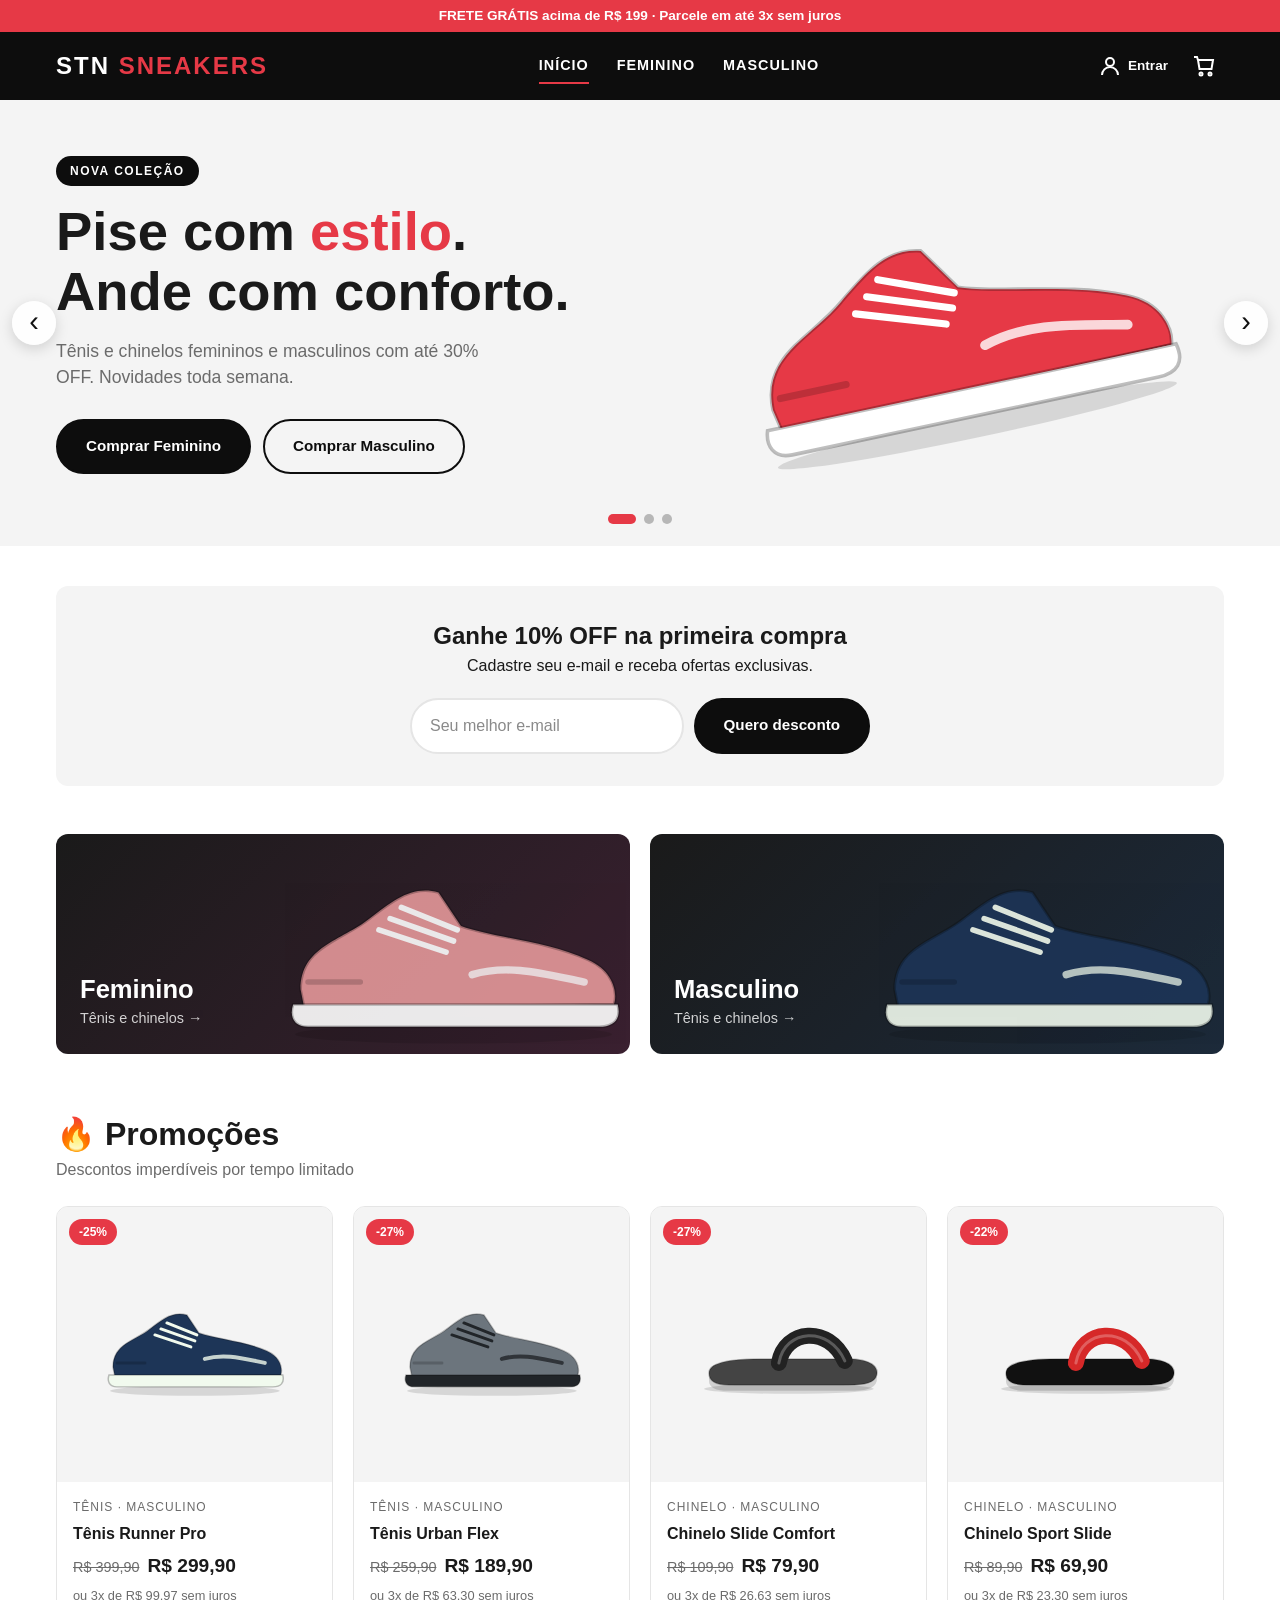
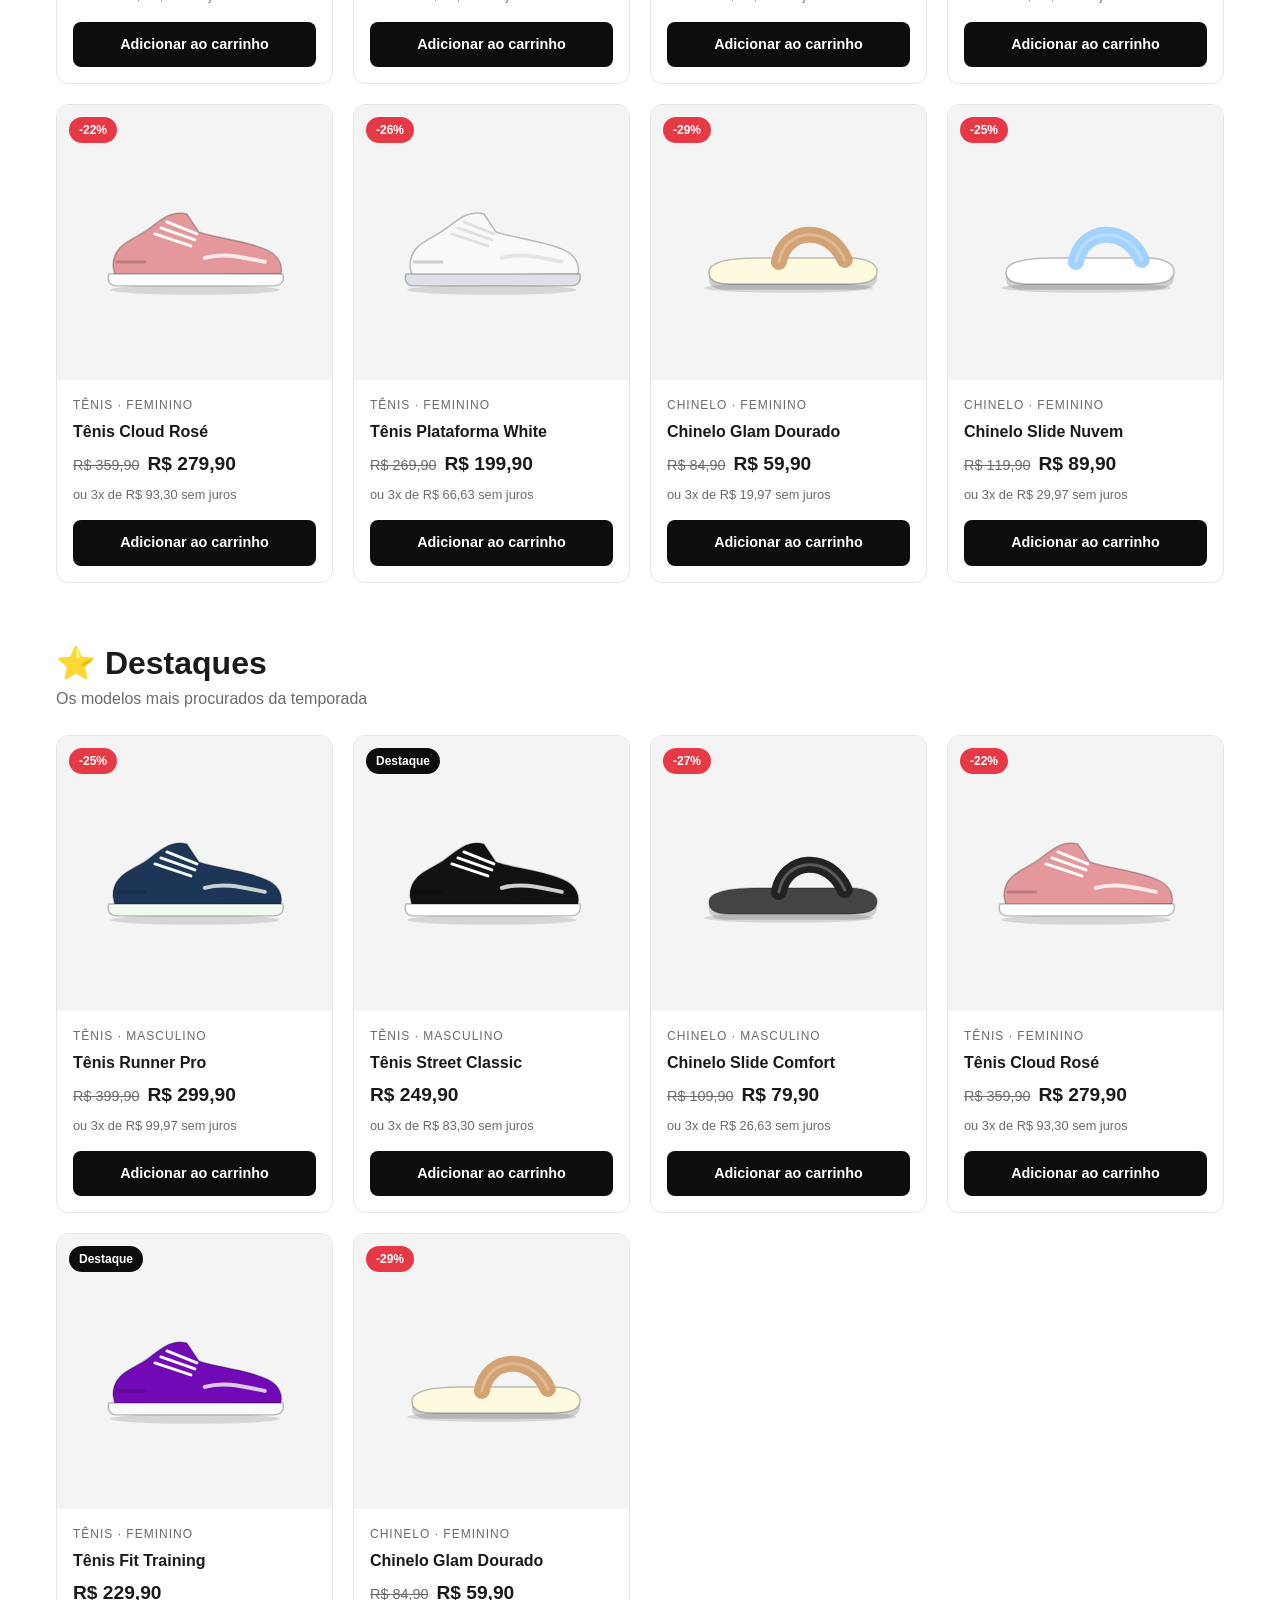
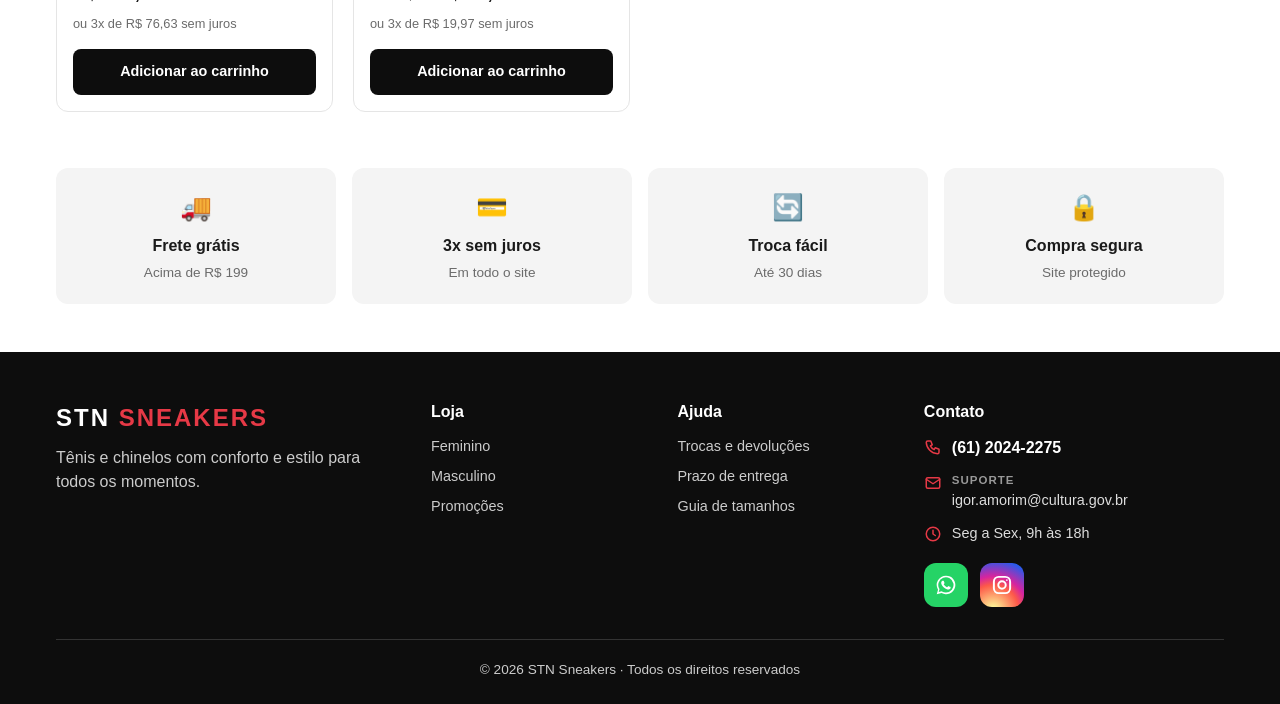
==== commit 6e1e6c48: "Reorganiza contato do rodapé e adiciona WhatsApp e Instagram - Telefone com DDD: (61) 2024-2275 - E-" ====
--- a/index.html
+++ b/index.html
@@ -138,14 +138,21 @@
       </div>
       <div>
         <h4>Contato</h4>
-        <ul>
-          <li><a href="tel:20242275" class="contato-tel">📞 2024-2275</a></li>
-          <li>Seg a Sex, 9h às 18h</li>
+        <ul class="contatos">
+          <li><a href="tel:+556120242275" class="contato-linha contato-tel">
+            <svg viewBox="0 0 24 24" aria-hidden="true"><path d="M5 4h4l2 5-2.5 1.5a11 11 0 0 0 5 5L15 13l5 2v4a2 2 0 0 1-2 2A16 16 0 0 1 3 6a2 2 0 0 1 2-2"/></svg>(61) 2024-2275</a></li>
+          <li><a href="mailto:igor.amorim@cultura.gov.br?subject=Suporte%20STN%20Sneakers" class="contato-linha contato-email" title="Clique para copiar o e-mail de suporte">
+            <svg viewBox="0 0 24 24" aria-hidden="true"><rect x="3" y="5" width="18" height="14" rx="2"/><path d="M3 7l9 6 9-6"/></svg><span><small>Suporte</small>igor.amorim@cultura.gov.br</span></a></li>
+          <li class="contato-linha"><svg viewBox="0 0 24 24" aria-hidden="true"><circle cx="12" cy="12" r="9"/><path d="M12 7v5l3 2"/></svg>Seg a Sex, 9h às 18h</li>
         </ul>
-        <a href="mailto:igor.amorim@cultura.gov.br?subject=Suporte%20STN%20Sneakers" class="btn-suporte" target="_top">
-          <svg viewBox="0 0 24 24" aria-hidden="true"><rect x="3" y="5" width="18" height="14" rx="2"/><path d="M3 7l9 6 9-6"/></svg>Suporte
-        </a>
-        <small class="suporte-email">igor.amorim@cultura.gov.br</small>
+        <div class="redes">
+          <a href="https://wa.me/556120242275" target="_blank" rel="noopener" class="rede whatsapp" aria-label="Fale conosco no WhatsApp" title="WhatsApp">
+            <svg viewBox="0 0 32 32" aria-hidden="true"><path fill="#fff" d="M16 4.5A11.4 11.4 0 0 0 6.2 21.7L4.6 27.5l6-1.6A11.4 11.4 0 1 0 16 4.5zm0 20.8c-1.8 0-3.5-.5-5-1.4l-.4-.2-3.6.9 1-3.5-.2-.4A9.4 9.4 0 1 1 16 25.3zm5.2-7c-.3-.1-1.7-.8-1.9-.9-.3-.1-.5-.1-.7.1l-.9 1.1c-.2.2-.3.2-.6.1a7.7 7.7 0 0 1-3.8-3.3c-.3-.5.3-.5.8-1.6.1-.2 0-.4 0-.5l-.9-2.1c-.2-.6-.5-.5-.7-.5h-.6c-.2 0-.5.1-.8.4-.3.3-1 1-1 2.4s1 2.8 1.2 3c.1.2 2 3.1 4.9 4.3 1.8.8 2.5.8 3.4.7.6-.1 1.7-.7 1.9-1.4.2-.7.2-1.3.2-1.4-.1-.2-.3-.3-.5-.4z"/></svg>
+          </a>
+          <a href="https://www.instagram.com/" target="_blank" rel="noopener" class="rede instagram" aria-label="Siga no Instagram" title="Instagram">
+            <svg viewBox="0 0 32 32" aria-hidden="true" fill="none" stroke="#fff" stroke-width="2.4"><rect x="6" y="6" width="20" height="20" rx="6"/><circle cx="16" cy="16" r="4.6"/><circle cx="22" cy="10" r="1" fill="#fff" stroke="none"/></svg>
+          </a>
+        </div>
       </div>
     </div>
     <div class="rodape-base">© 2026 STN Sneakers · Todos os direitos reservados</div>
--- a/css/style.css
+++ b/css/style.css
@@ -120,16 +120,24 @@
 
 /* Rodapé */
 .rodape{background:var(--preto);color:#ccc;margin-top:48px;padding:48px 0 24px}
-.rodape-grade{display:grid;grid-template-columns:2fr 1fr 1fr 1fr;gap:32px}
+.rodape-grade{display:grid;grid-template-columns:1.6fr 1fr 1fr 1.4fr;gap:32px}
 .rodape h4{color:#fff;margin-bottom:12px;font-size:1rem}
 .rodape ul{list-style:none;display:grid;gap:8px;font-size:.9rem}
 .rodape a:hover{color:#fff}
 .rodape .logo{color:#fff;display:inline-block;margin-bottom:10px}
-.contato-tel{font-weight:600;color:#fff}
-.btn-suporte{display:inline-flex;align-items:center;gap:8px;margin-top:14px;background:var(--destaque);color:#fff;font-weight:700;padding:10px 20px;border-radius:999px;transition:background .2s}
-.btn-suporte:hover{background:#c92f3b;color:#fff!important}
-.btn-suporte svg{width:18px;height:18px;fill:none;stroke:currentColor;stroke-width:2}
-.suporte-email{display:block;margin-top:8px;font-size:.8rem;color:#999;word-break:break-all}
+.contatos{gap:12px!important}
+.contato-linha{display:flex;align-items:flex-start;gap:10px;color:#ddd}
+.contato-linha svg{width:18px;height:18px;flex:none;margin-top:2px;fill:none;stroke:var(--destaque);stroke-width:2;stroke-linecap:round;stroke-linejoin:round}
+.contato-tel{font-weight:700;color:#fff;font-size:1rem}
+.contato-email span{display:grid;font-size:.9rem;overflow-wrap:anywhere}
+.contato-email small{font-size:.72rem;text-transform:uppercase;letter-spacing:1px;color:#999;font-weight:700}
+.contato-email:hover span{text-decoration:underline}
+.redes{display:flex;gap:12px;margin-top:18px}
+.rede{width:44px;height:44px;border-radius:12px;display:grid;place-items:center;transition:transform .2s,box-shadow .2s}
+.rede svg{width:26px;height:26px}
+.rede:hover{transform:translateY(-3px);box-shadow:0 6px 16px rgba(0,0,0,.4)}
+.whatsapp{background:#25d366}
+.instagram{background:radial-gradient(circle at 30% 107%,#fdf497 0%,#fdf497 5%,#fd5949 45%,#d6249f 60%,#285aeb 90%)}
 .rodape-base{border-top:1px solid #333;margin-top:32px;padding-top:20px;font-size:.85rem;text-align:center}
 
 /* Carrinho */
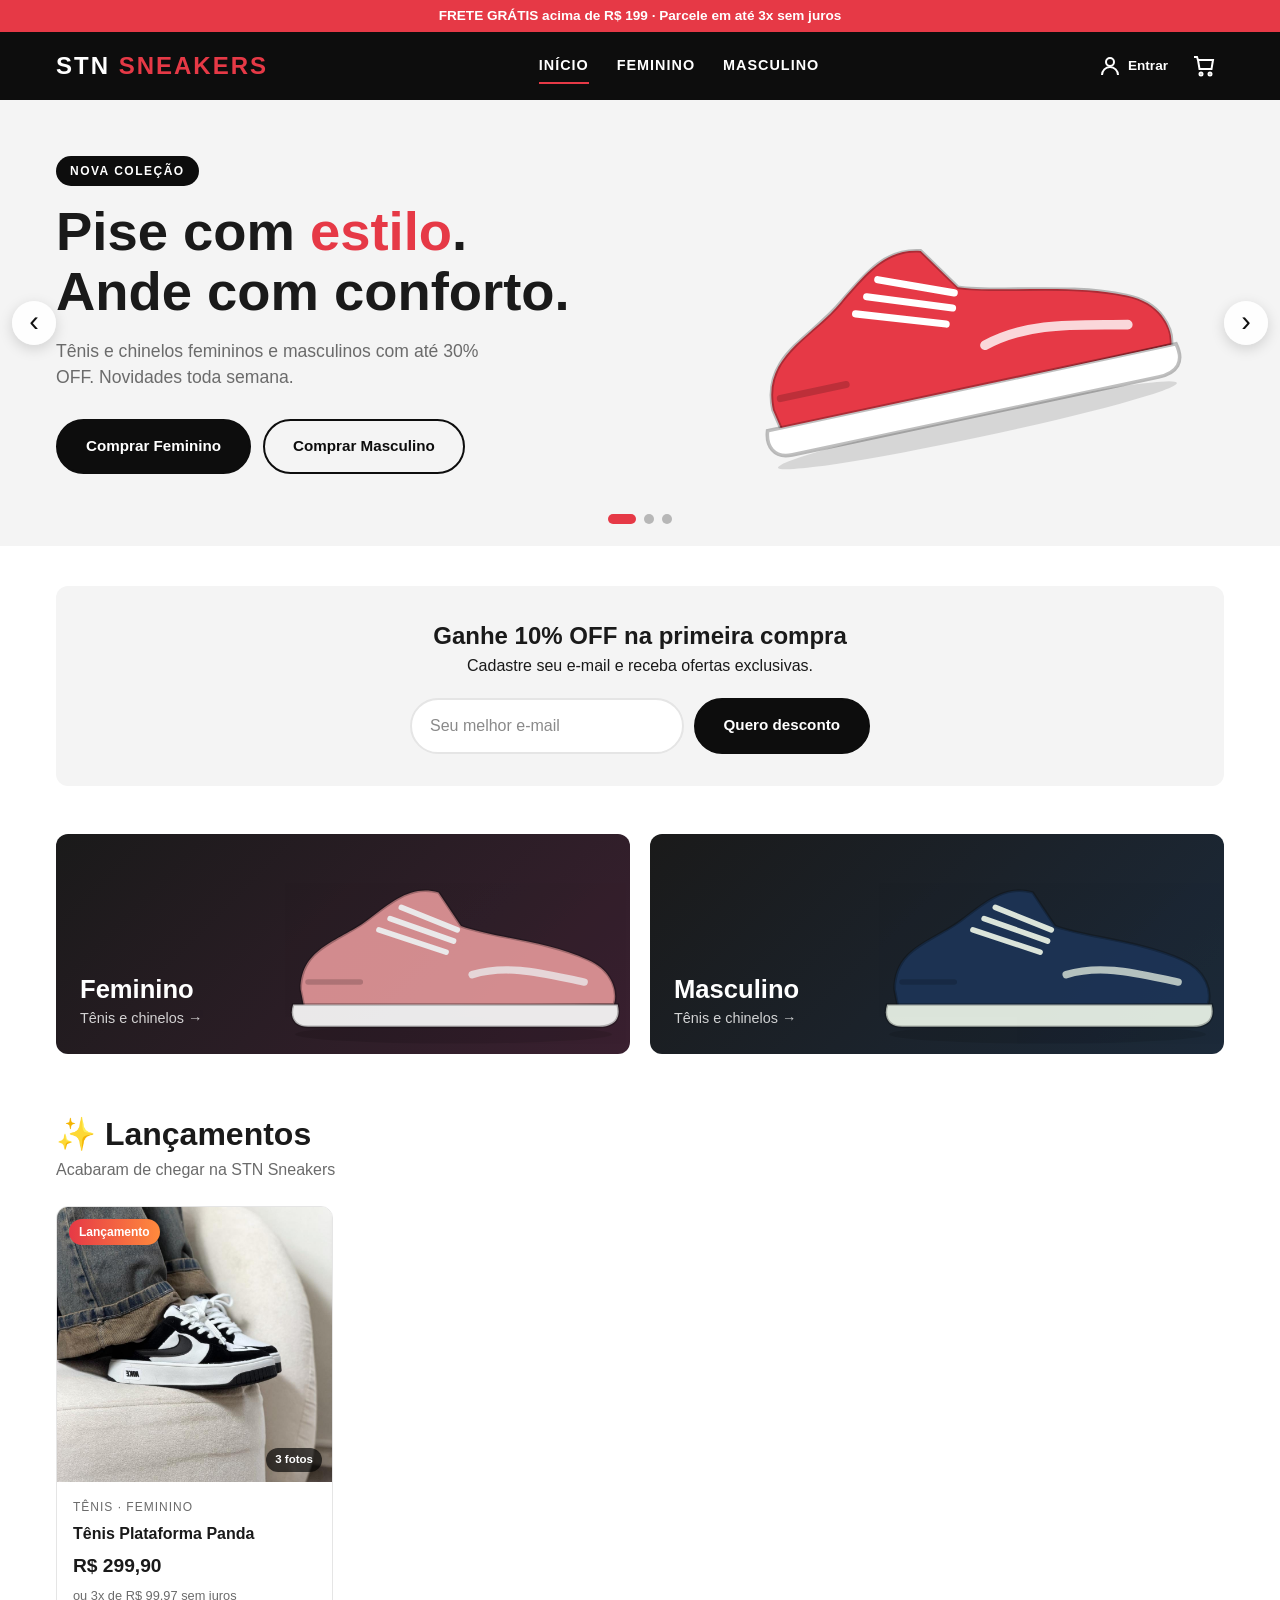
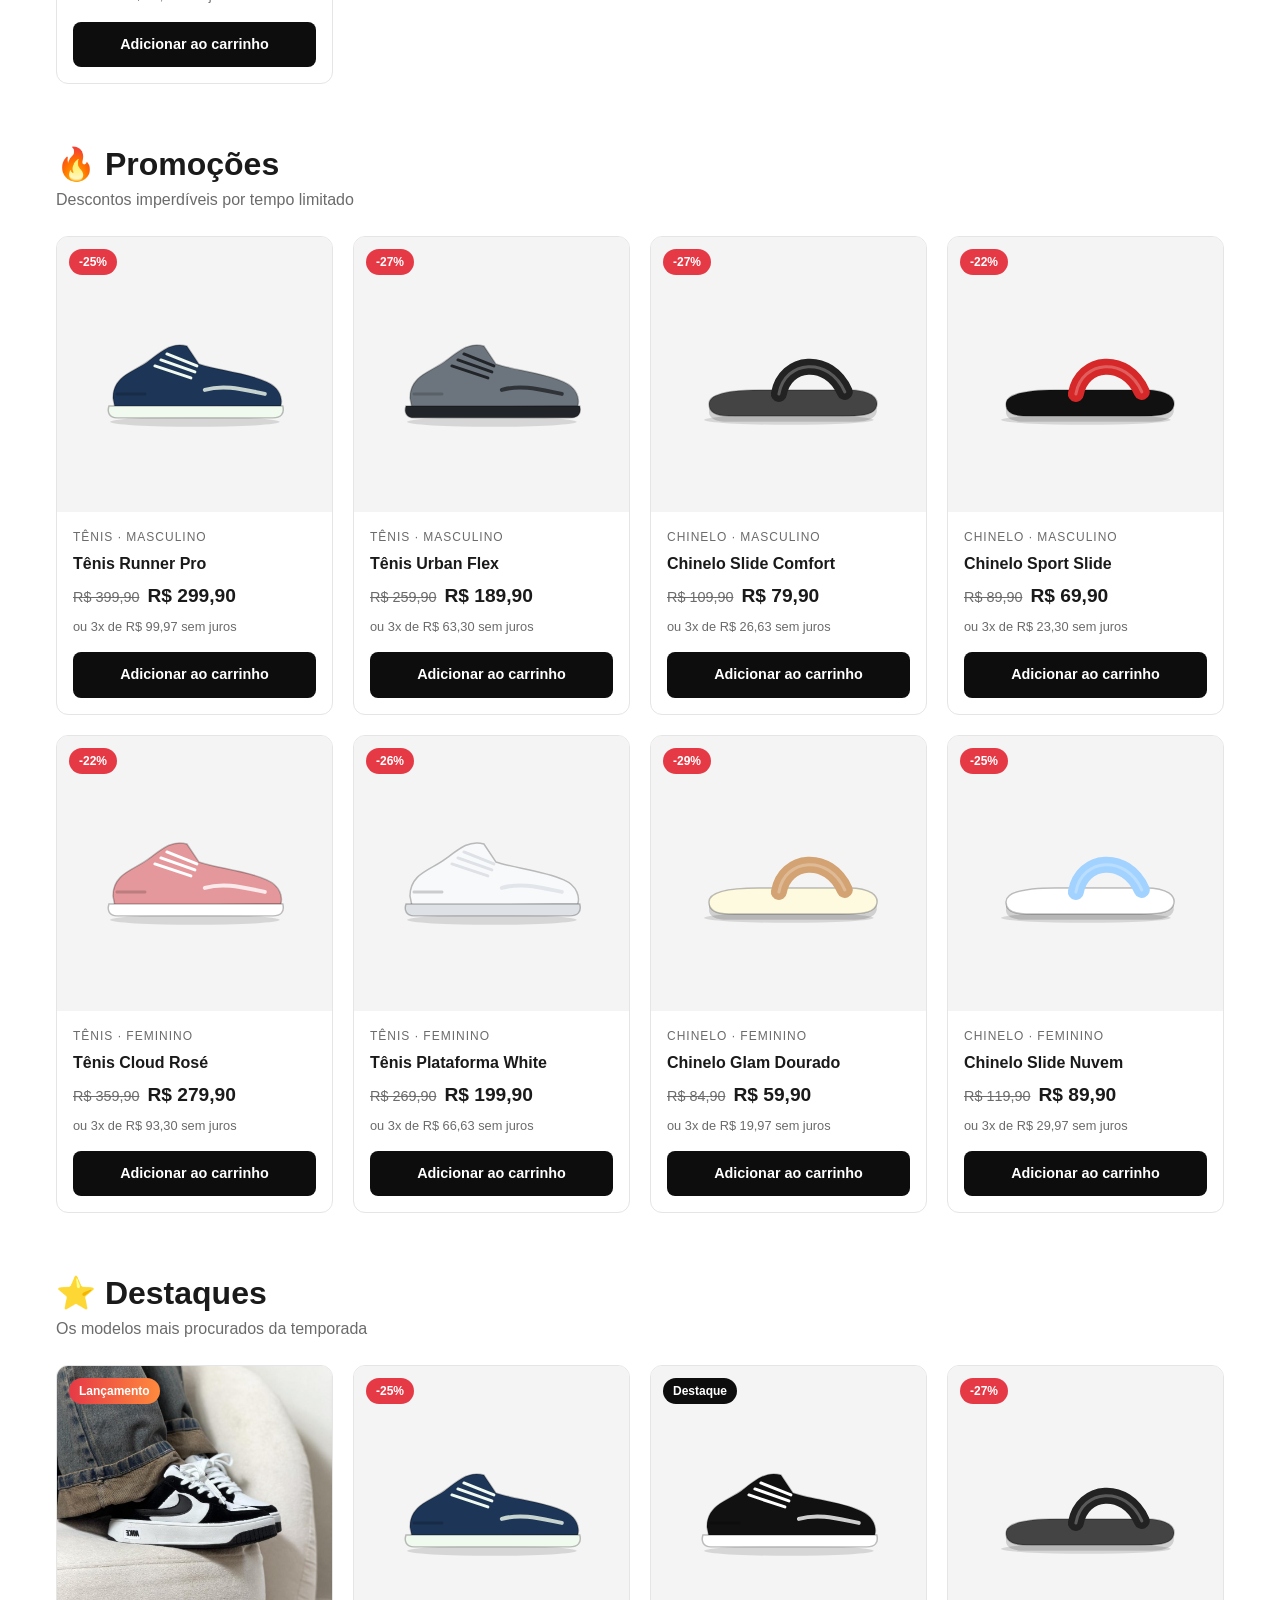
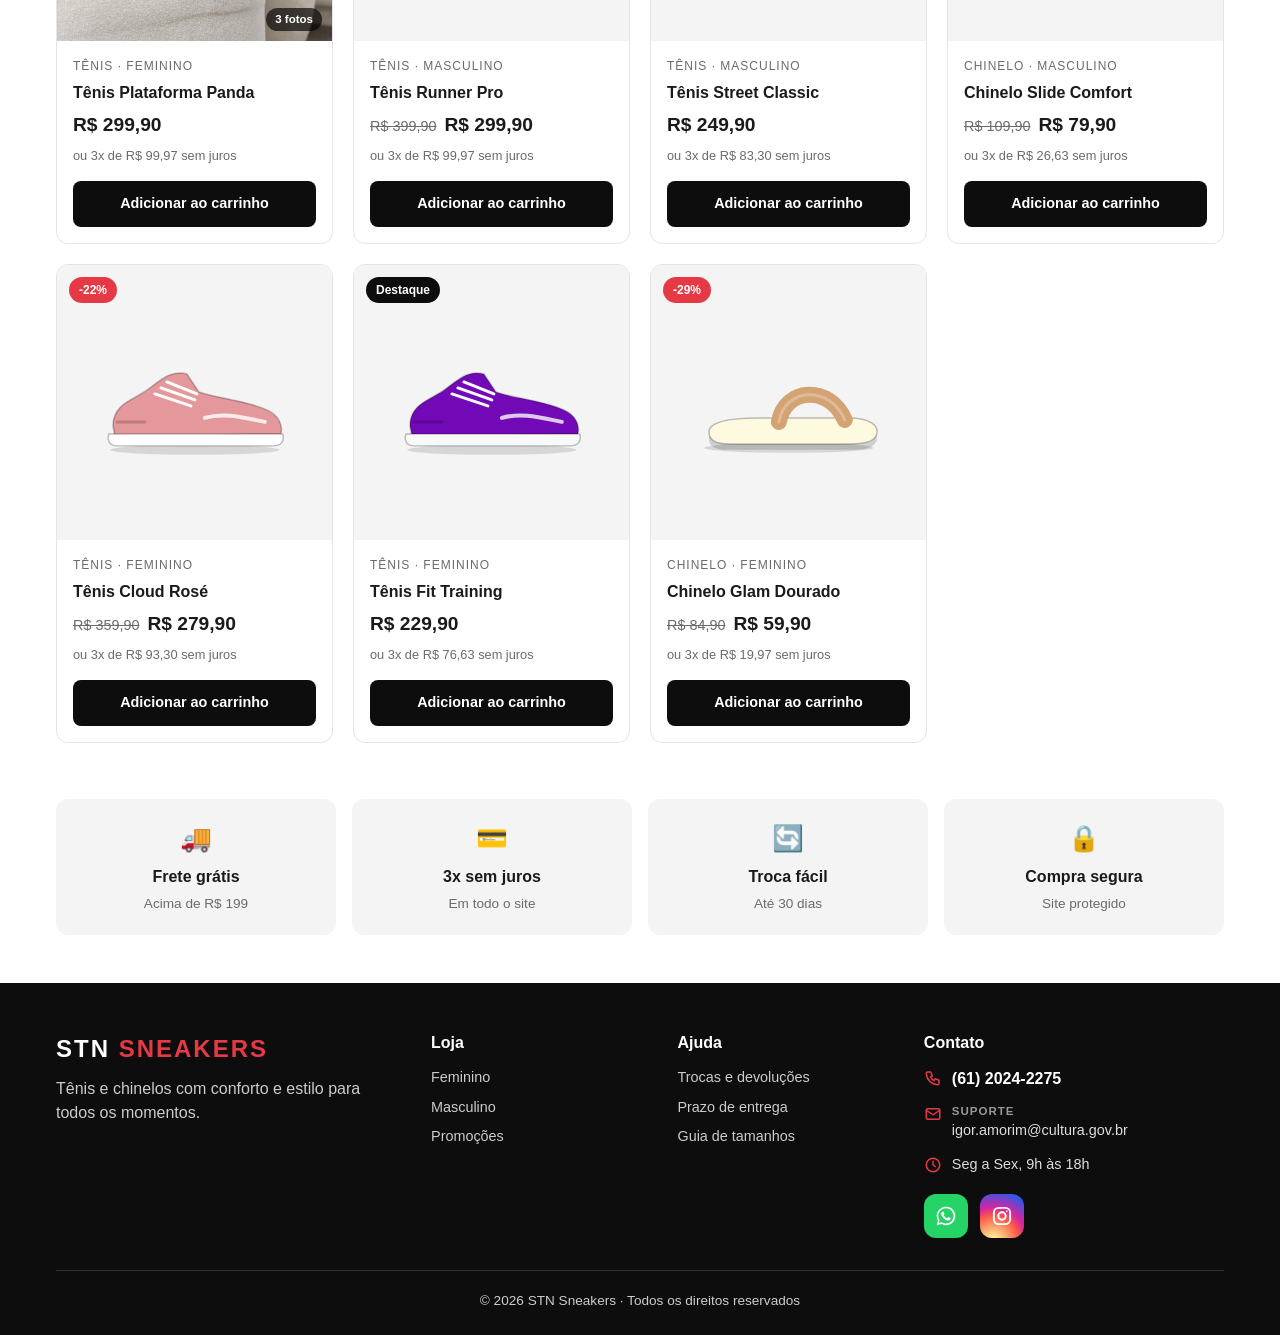
==== commit 46eae561: "Adiciona lançamento Tênis Plataforma Panda com fotos e galeria - Novo produto feminino com 3 fotos r" ====
--- a/index.html
+++ b/index.html
@@ -98,6 +98,13 @@
     <a href="masculino.html" class="cat masc"><div data-arte="tenis,#1d3557,#f1faee"></div><div><h3>Masculino</h3><span>Tênis e chinelos →</span></div></a>
   </section>
 
+  <section class="secao" id="lancamentos-sec">
+    <div class="secao-topo">
+      <div><h2>✨ Lançamentos</h2><p>Acabaram de chegar na STN Sneakers</p></div>
+    </div>
+    <div class="grade" id="lancamentos"></div>
+  </section>
+
   <section class="secao" id="promocoes-sec">
     <div class="secao-topo">
       <div><h2>🔥 Promoções</h2><p>Descontos imperdíveis por tempo limitado</p></div>
--- a/css/style.css
+++ b/css/style.css
@@ -104,6 +104,41 @@
 .parcela{font-size:.8rem;color:var(--suave)}
 .btn-add{margin-top:10px;width:100%;padding:12px;border:0;border-radius:8px;background:var(--preto);color:#fff;font-weight:700;cursor:pointer;font-size:.9rem}
 .btn-add:hover{background:var(--destaque)}
+button.card-img{border:0;width:100%;cursor:zoom-in;font:inherit;overflow:hidden}
+.card-img.com-foto{padding:0}
+.card-img.com-foto img{position:absolute;inset:0;width:100%;height:100%;object-fit:cover;transition:opacity .4s,transform .5s}
+.card-img.com-foto .foto-2{opacity:0}
+.card:hover .card-img.com-foto .foto-2{opacity:1}
+.card:hover .card-img.com-foto img{transform:scale(1.04)}
+.card-img .selo{z-index:1}
+.selo.lanc{background:linear-gradient(90deg,#e63946,#ff8a3d)}
+.qtd-fotos{position:absolute;right:10px;bottom:10px;z-index:1;background:rgba(0,0,0,.65);color:#fff;font-size:.72rem;font-weight:600;padding:3px 9px;border-radius:999px}
+.link-nome{background:none;border:0;padding:0;font:inherit;font-weight:700;text-align:left;cursor:pointer;color:var(--texto)}
+.link-nome:hover{text-decoration:underline}
+.item-img img,.mini img{width:100%;aspect-ratio:1;object-fit:cover;border-radius:6px;display:block}
+
+/* Visualização do produto */
+.ver-produto{position:fixed;inset:0;background:rgba(0,0,0,.6);z-index:160;display:grid;place-items:center;padding:16px;opacity:0;pointer-events:none;transition:opacity .25s}
+.ver-produto.aberto{opacity:1;pointer-events:auto}
+.vp-caixa{background:#fff;border-radius:var(--raio);width:min(920px,100%);max-height:calc(100vh - 32px);overflow:auto;display:grid;grid-template-columns:1.1fr 1fr;position:relative}
+.vp-fechar{position:absolute;top:10px;right:10px;z-index:3;width:40px;height:40px;border-radius:50%;border:0;background:rgba(255,255,255,.92);color:#111;font-size:1.1rem;cursor:pointer;box-shadow:0 2px 10px rgba(0,0,0,.15)}
+.vp-galeria{position:relative;background:var(--cinza);display:flex;flex-direction:column}
+.vp-principal{aspect-ratio:3/4;display:grid;place-items:center;overflow:hidden}
+.vp-galeria:not(.com-foto) .vp-principal{aspect-ratio:1;padding:32px}
+.vp-principal img{width:100%;height:100%;object-fit:cover}
+.vp-seta{position:absolute;top:calc(50% - 40px);width:40px;height:40px;border-radius:50%;border:0;background:rgba(255,255,255,.92);color:#111;font-size:1.6rem;line-height:1;padding-bottom:4px;cursor:pointer;box-shadow:0 2px 10px rgba(0,0,0,.15)}
+.vp-seta.ant{left:10px}.vp-seta.prox{right:10px}
+.vp-miniaturas{display:flex;gap:8px;padding:10px;justify-content:center}
+.vp-miniaturas:empty{display:none}
+.vp-miniaturas button{width:64px;height:64px;padding:0;border:2px solid transparent;border-radius:8px;overflow:hidden;cursor:pointer;background:#ddd;opacity:.7}
+.vp-miniaturas button.ativo{border-color:var(--preto);opacity:1}
+.vp-miniaturas img{width:100%;height:100%;object-fit:cover}
+.vp-info{padding:32px 28px;display:flex;flex-direction:column;gap:10px}
+.vp-info h2{font-size:1.6rem;line-height:1.2}
+.vp-info .vp-precos{margin-top:6px}
+.vp-desc{color:var(--suave);margin:6px 0 10px}
+.vp-info .btn{margin-top:auto}
+
 .vazio{text-align:center;color:var(--suave);padding:40px 0;grid-column:1/-1}
 
 /* Vantagens */
@@ -261,6 +296,9 @@
   .rodape-grade{grid-template-columns:1fr 1fr}
 }
 @media (max-width:768px){
+  .vp-caixa{grid-template-columns:1fr}
+  .vp-principal{aspect-ratio:4/5}
+  .vp-info{padding:20px}
   .painel{grid-template-columns:1fr;gap:20px;margin-top:24px}
   .painel-menu{position:static}
   .painel-botoes{grid-template-columns:repeat(4,1fr)}
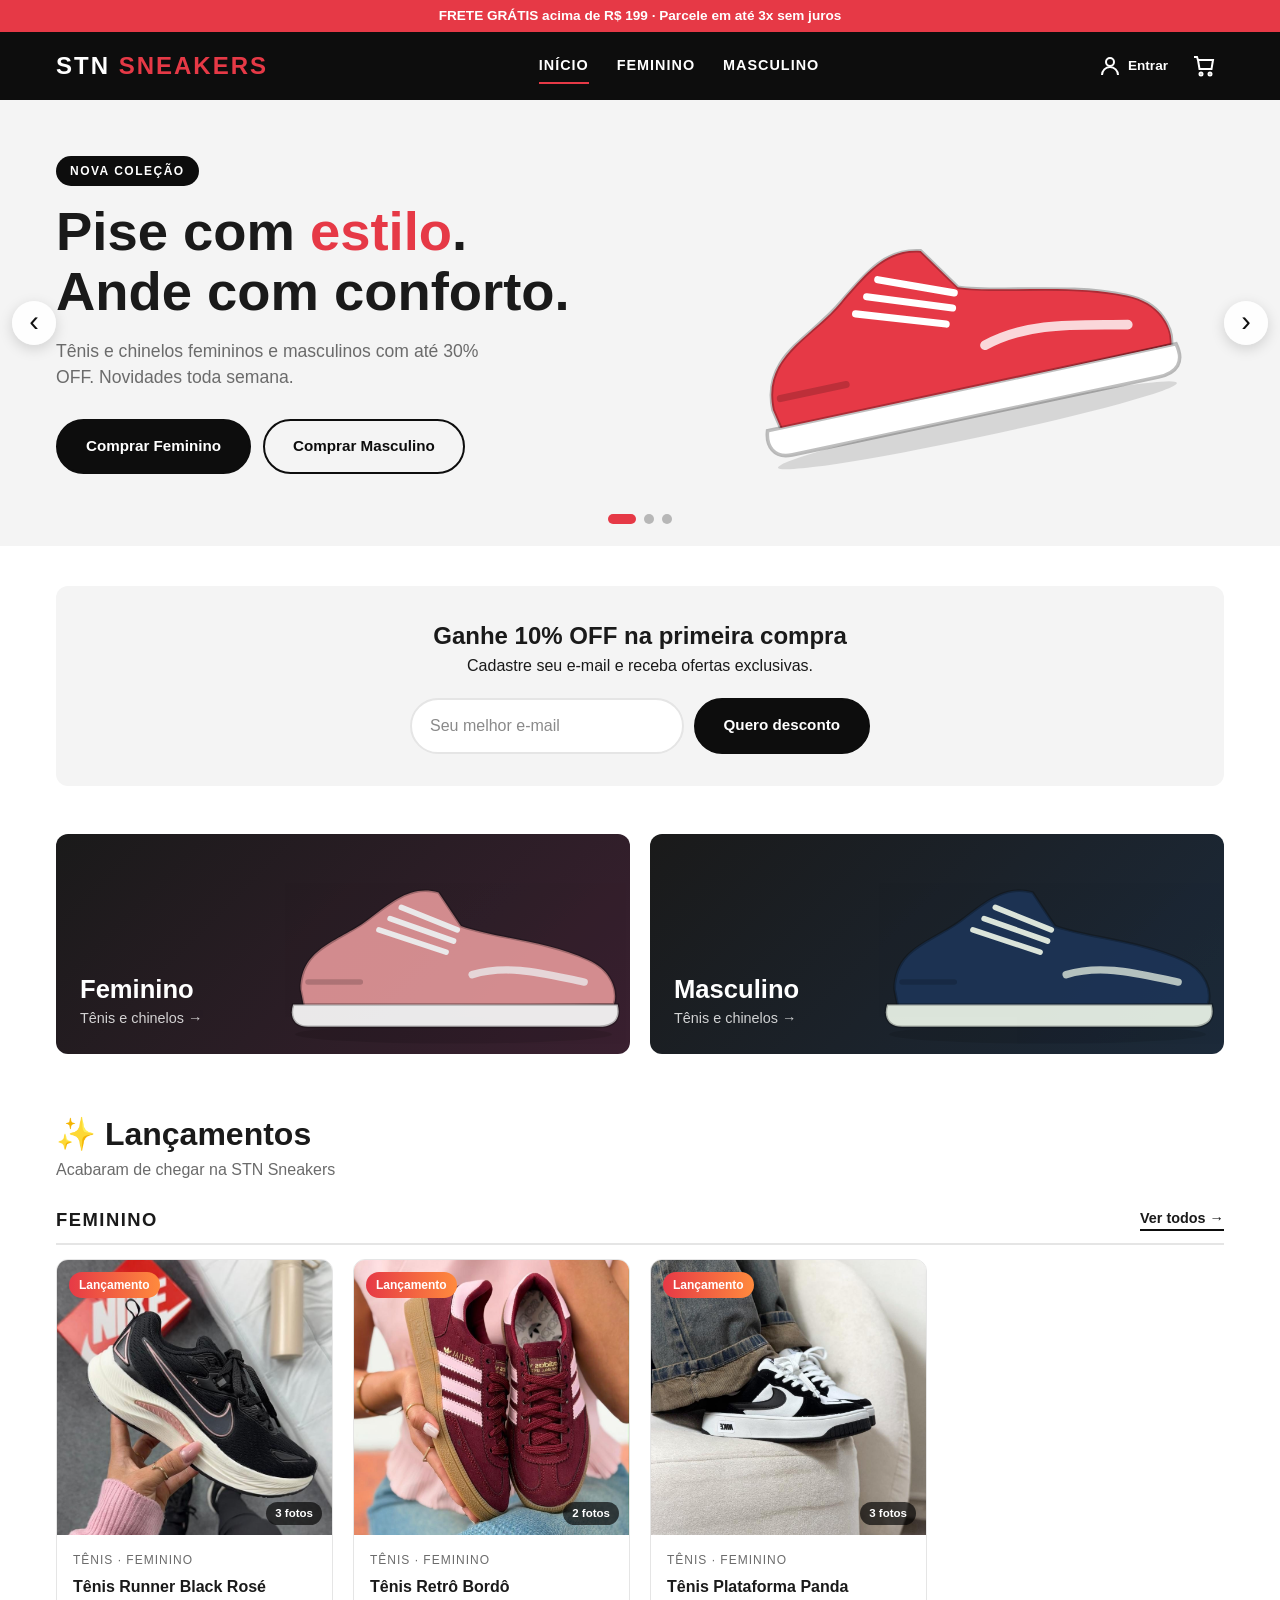
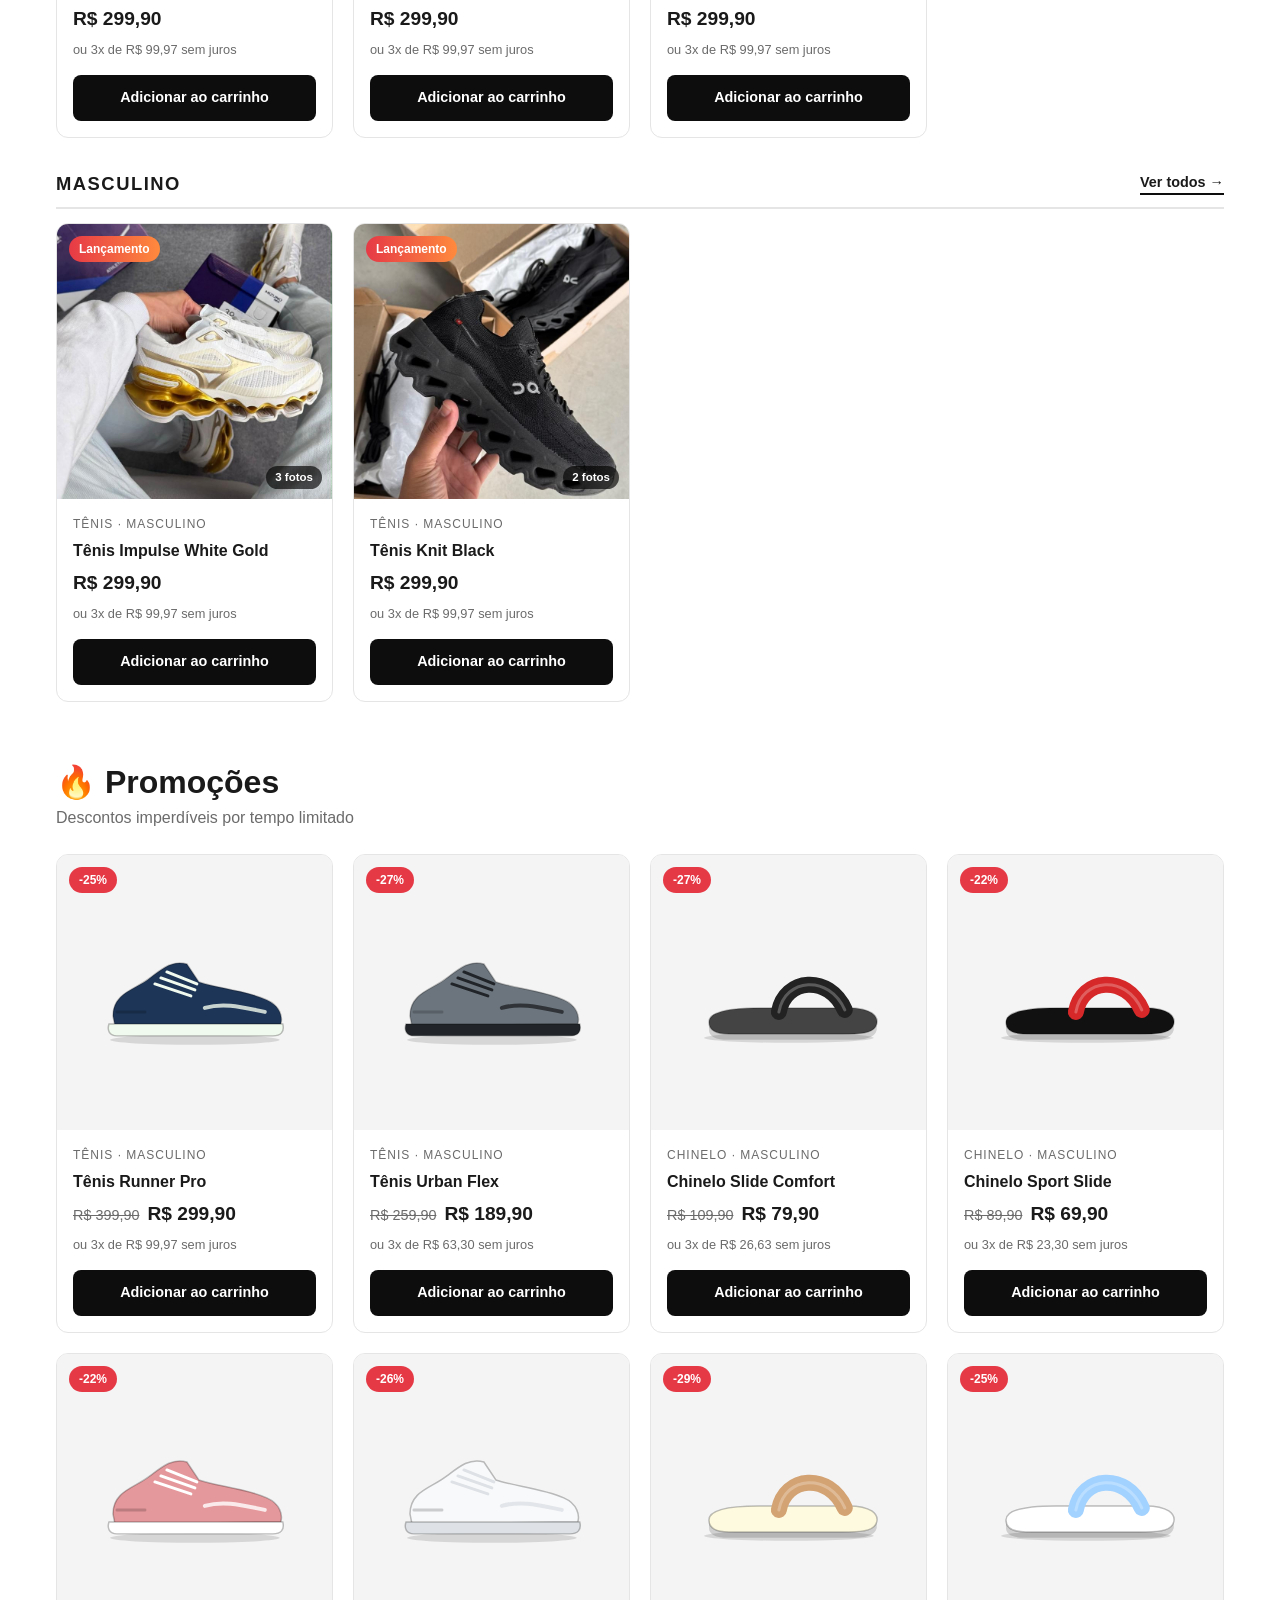
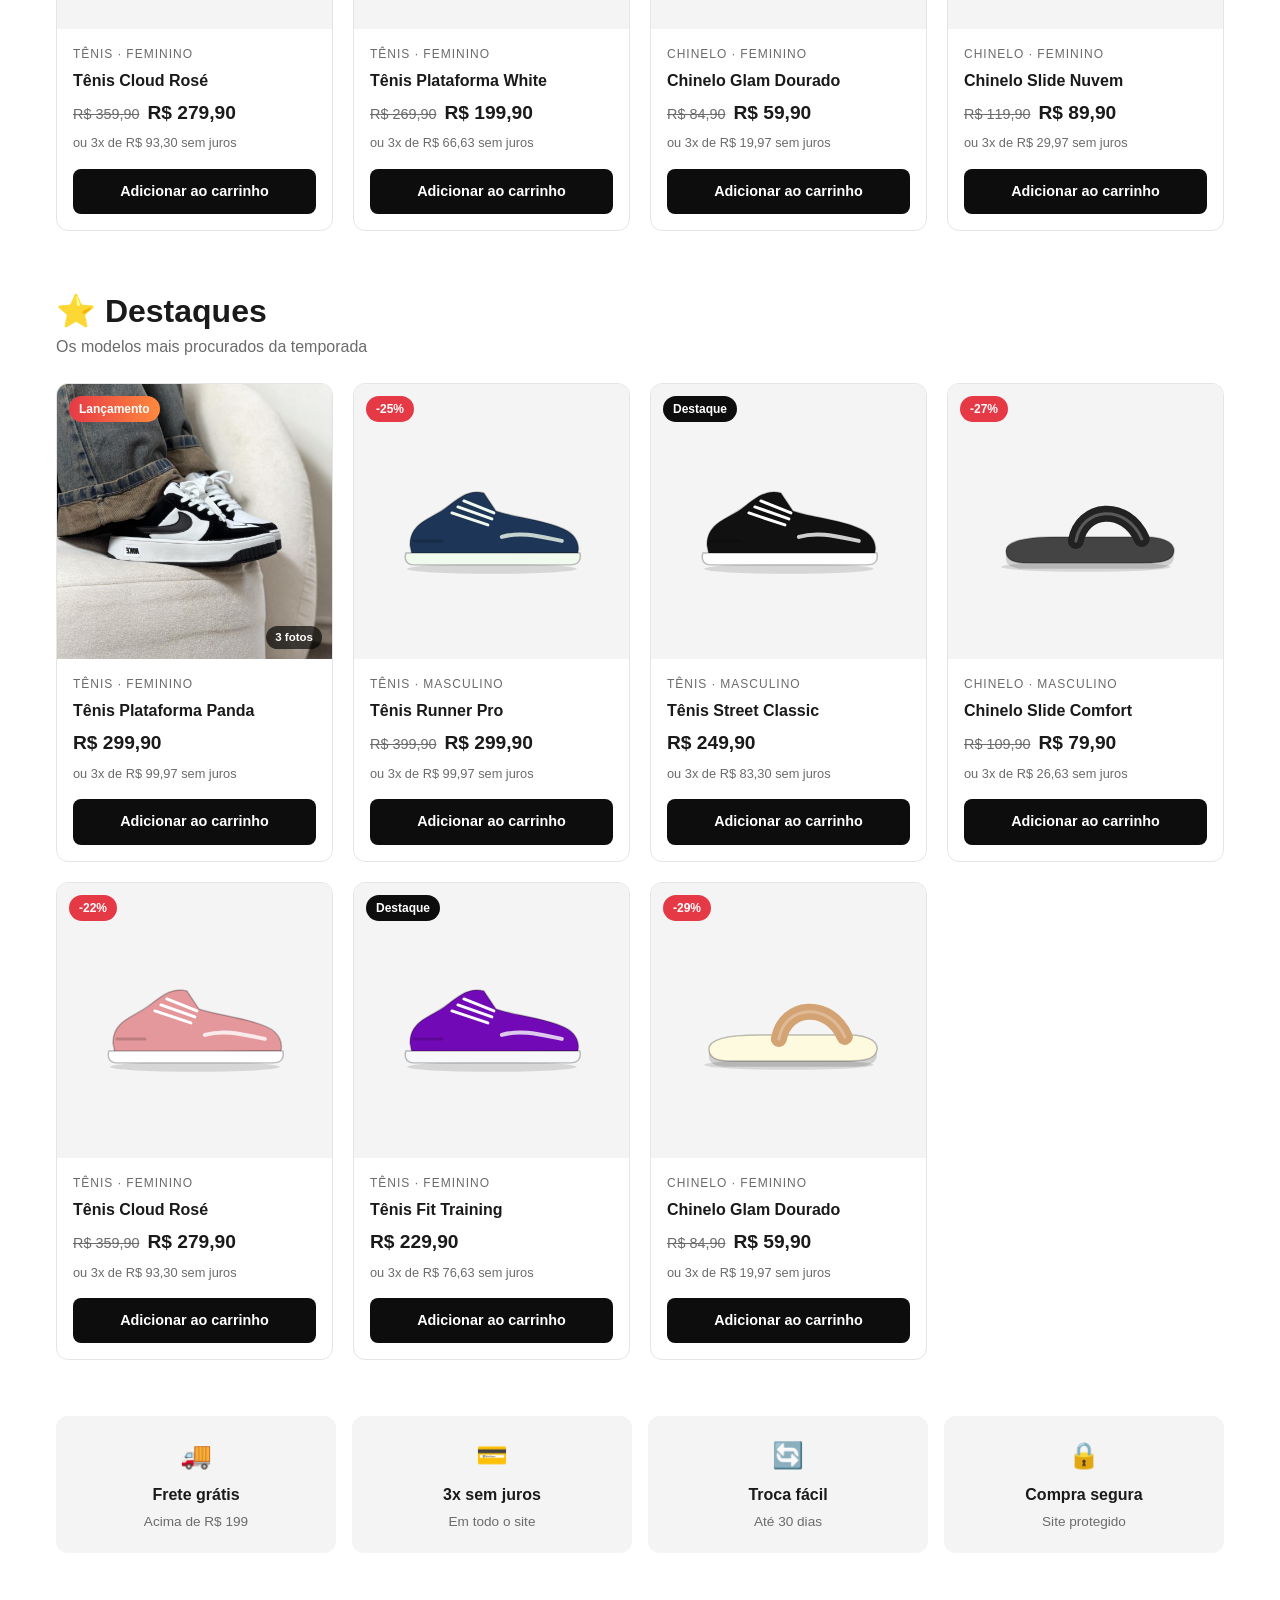
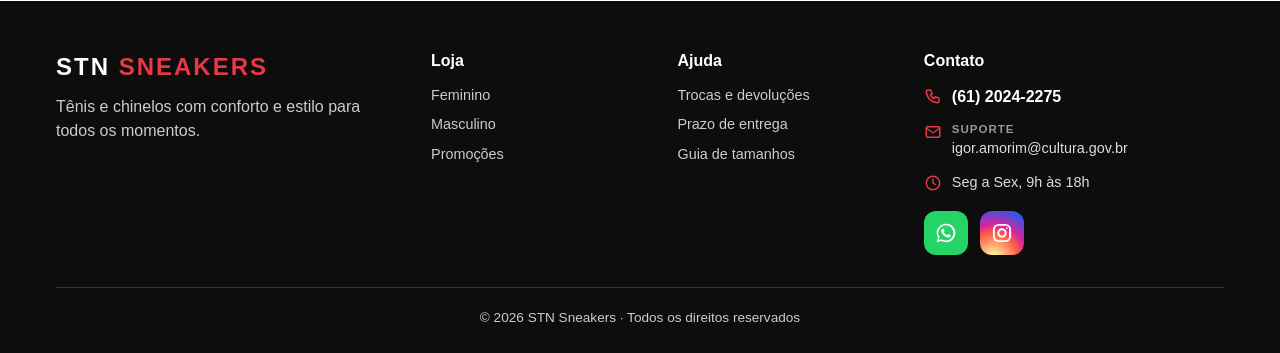
==== commit 5a4c8f48: "Separa os lançamentos da página inicial em Feminino e Masculino Os tênis femininos e masculinos apar" ====
--- a/index.html
+++ b/index.html
@@ -102,7 +102,14 @@
     <div class="secao-topo">
       <div><h2>✨ Lançamentos</h2><p>Acabaram de chegar na STN Sneakers</p></div>
     </div>
-    <div class="grade" id="lancamentos"></div>
+    <div class="bloco-genero" data-genero="feminino">
+      <div class="genero-topo"><h3>Feminino</h3><a href="feminino.html?tipo=lancamento" class="ver-mais">Ver todos →</a></div>
+      <div class="grade" id="lancamentos-feminino"></div>
+    </div>
+    <div class="bloco-genero" data-genero="masculino">
+      <div class="genero-topo"><h3>Masculino</h3><a href="masculino.html?tipo=lancamento" class="ver-mais">Ver todos →</a></div>
+      <div class="grade" id="lancamentos-masculino"></div>
+    </div>
   </section>
 
   <section class="secao" id="promocoes-sec">
--- a/css/style.css
+++ b/css/style.css
@@ -139,6 +139,10 @@
 .vp-desc{color:var(--suave);margin:6px 0 10px}
 .vp-info .btn{margin-top:auto}
 
+.bloco-genero+.bloco-genero{margin-top:32px}
+.genero-topo{display:flex;justify-content:space-between;align-items:center;gap:12px;margin-bottom:14px;padding-bottom:10px;border-bottom:2px solid var(--borda)}
+.genero-topo h3{font-size:1.15rem;text-transform:uppercase;letter-spacing:1.5px}
+.genero-topo .ver-mais{font-size:.9rem}
 .vazio{text-align:center;color:var(--suave);padding:40px 0;grid-column:1/-1}
 
 /* Vantagens */
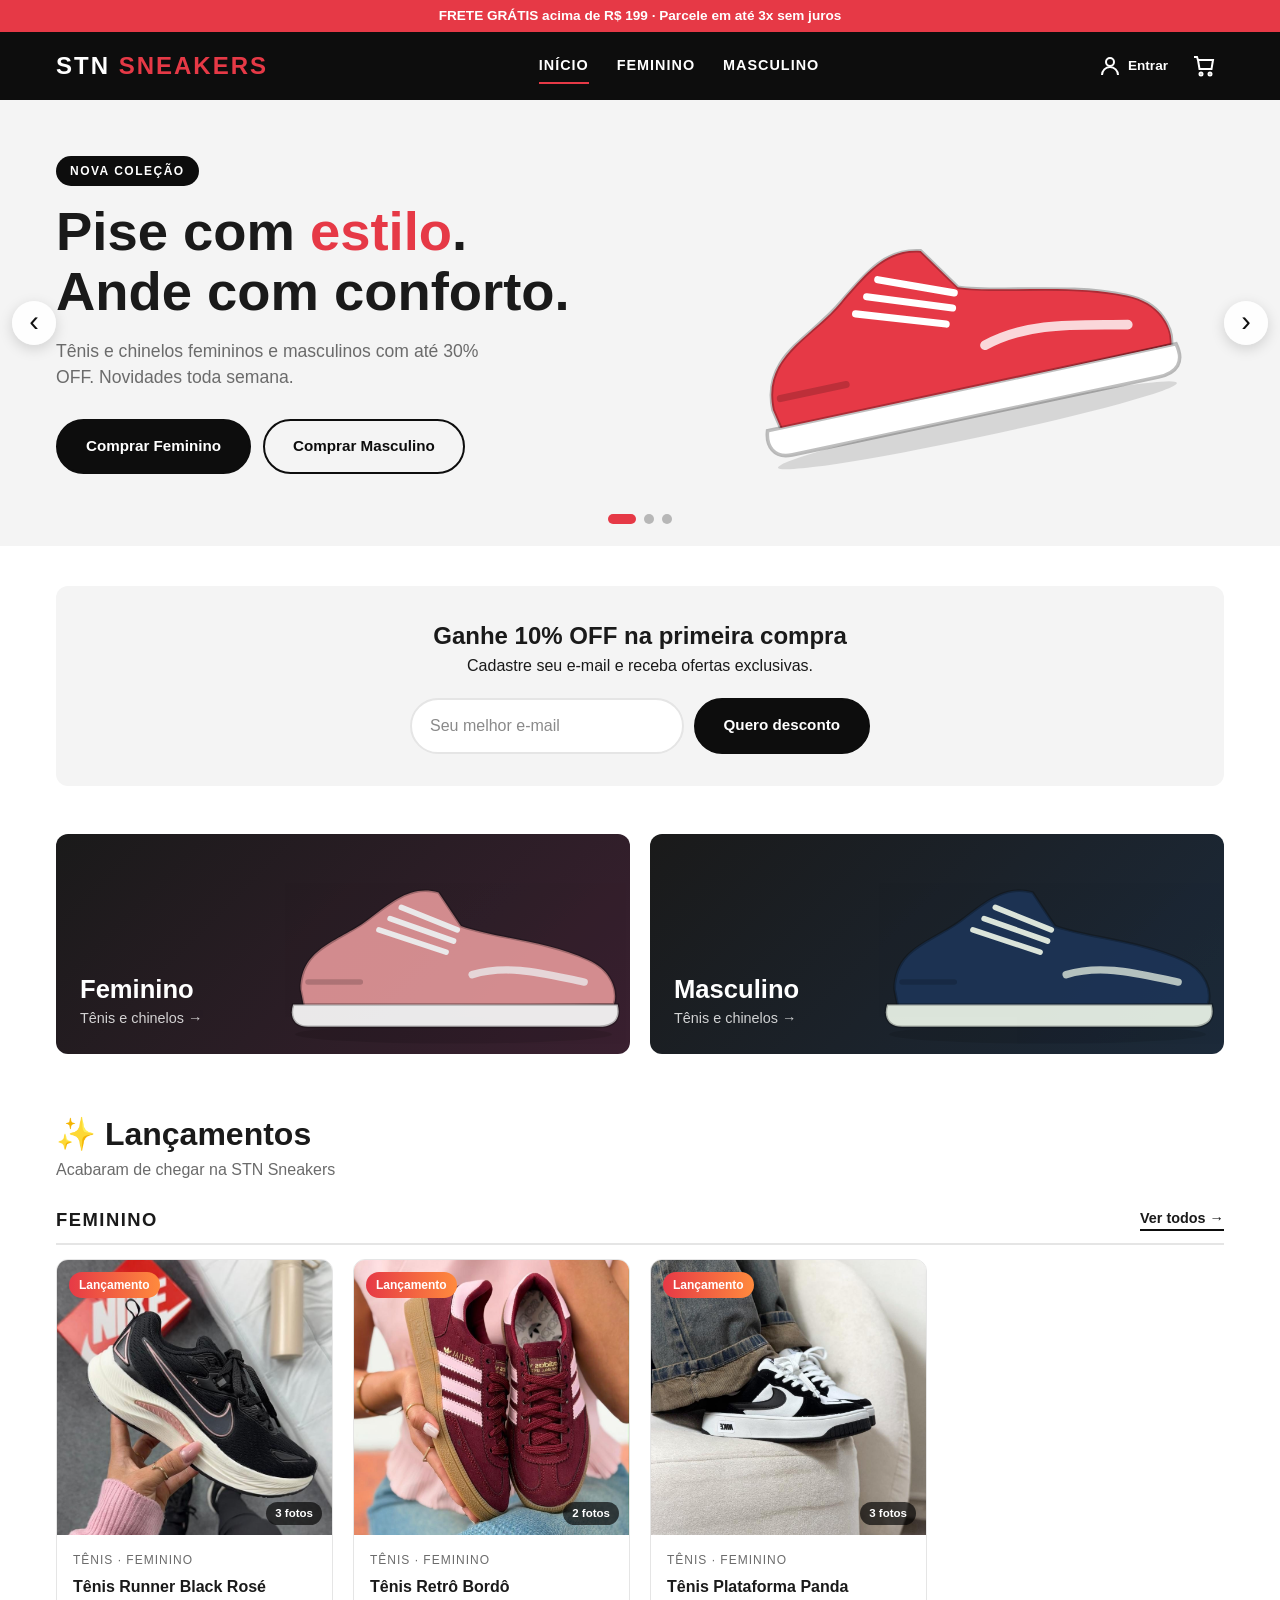
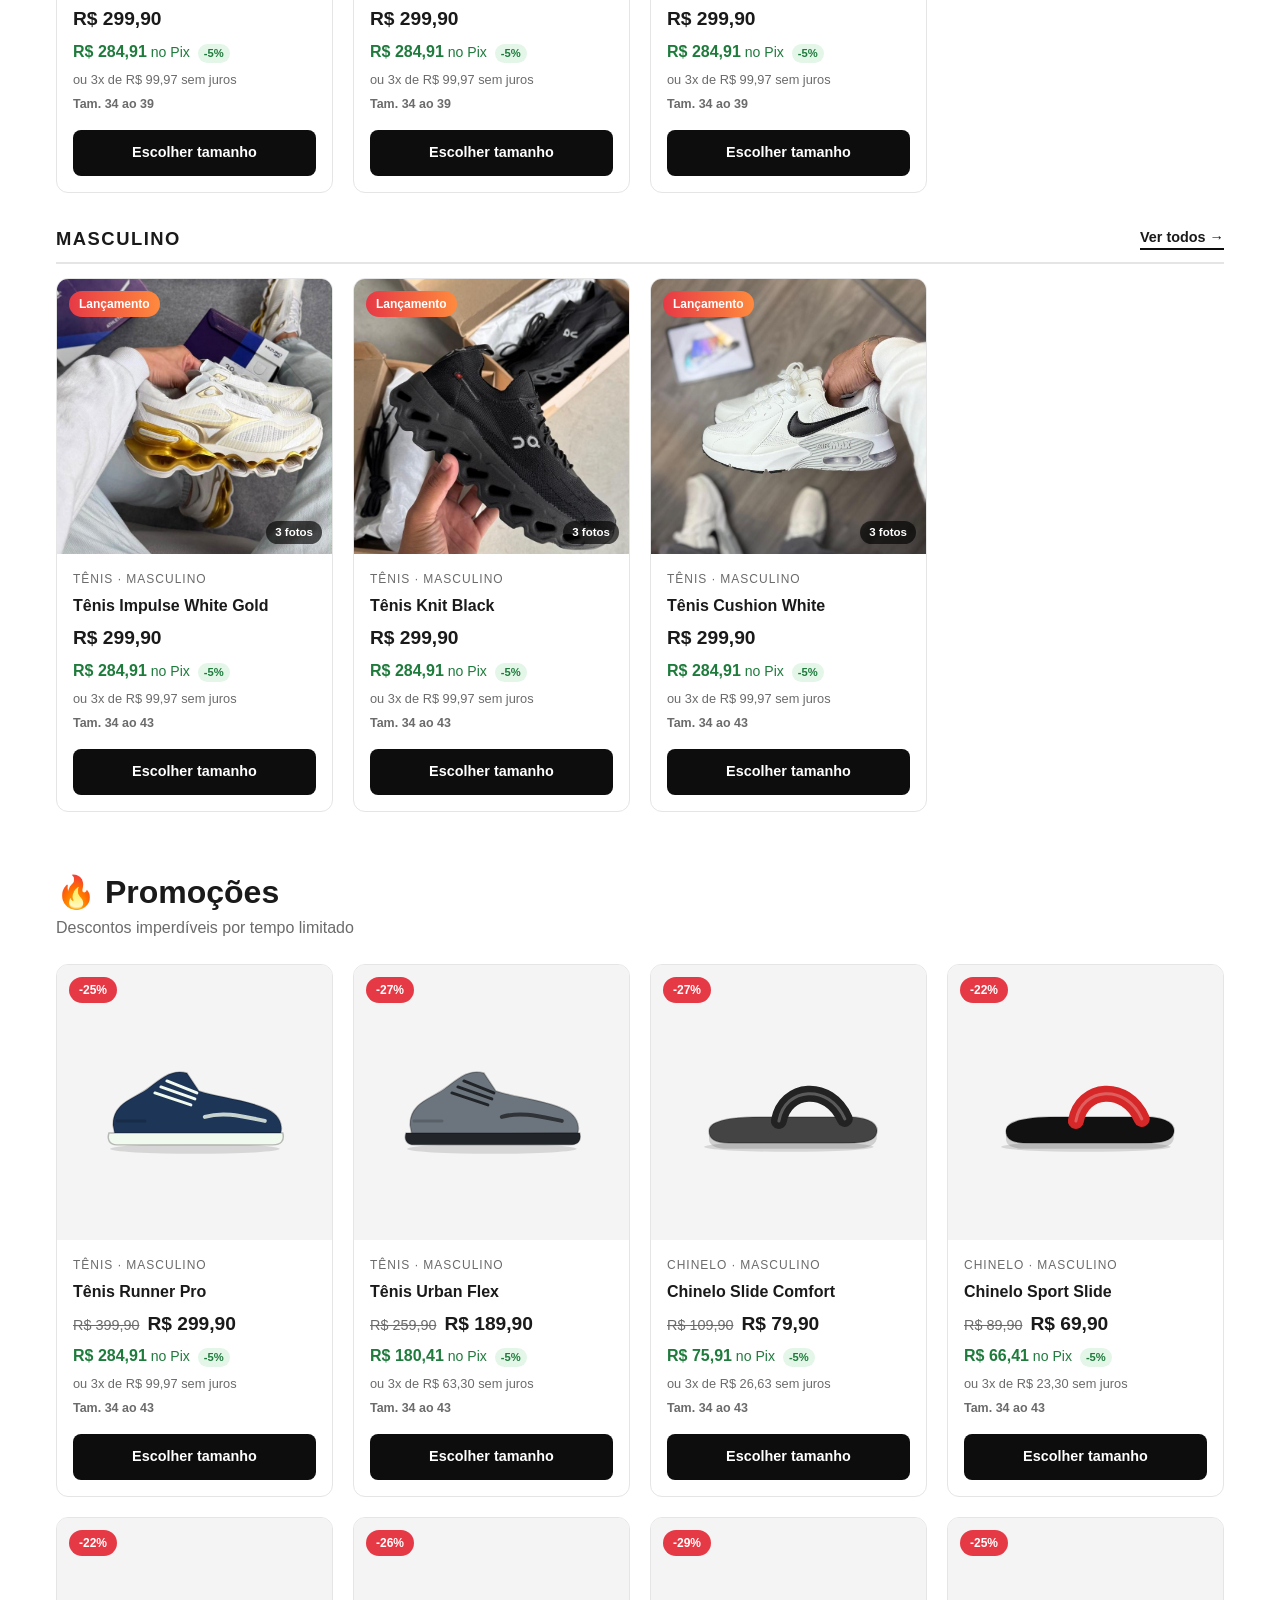
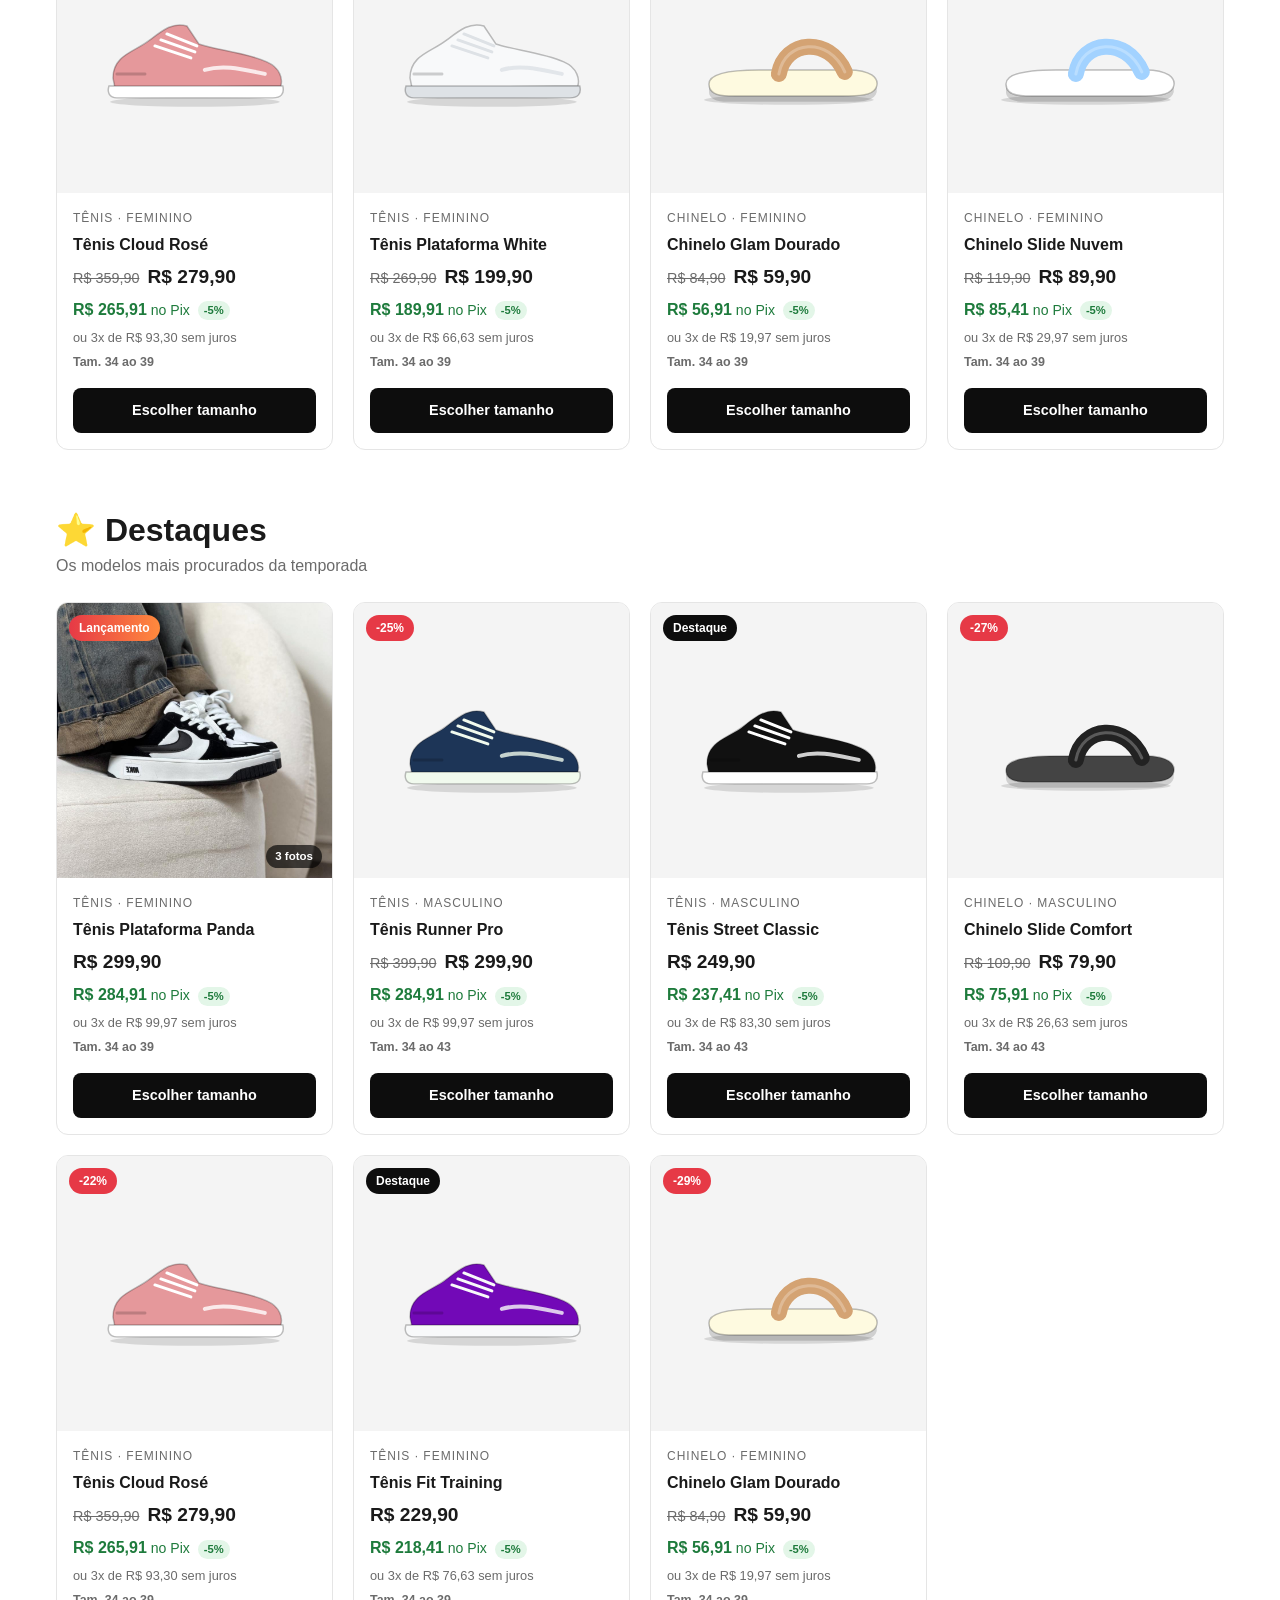
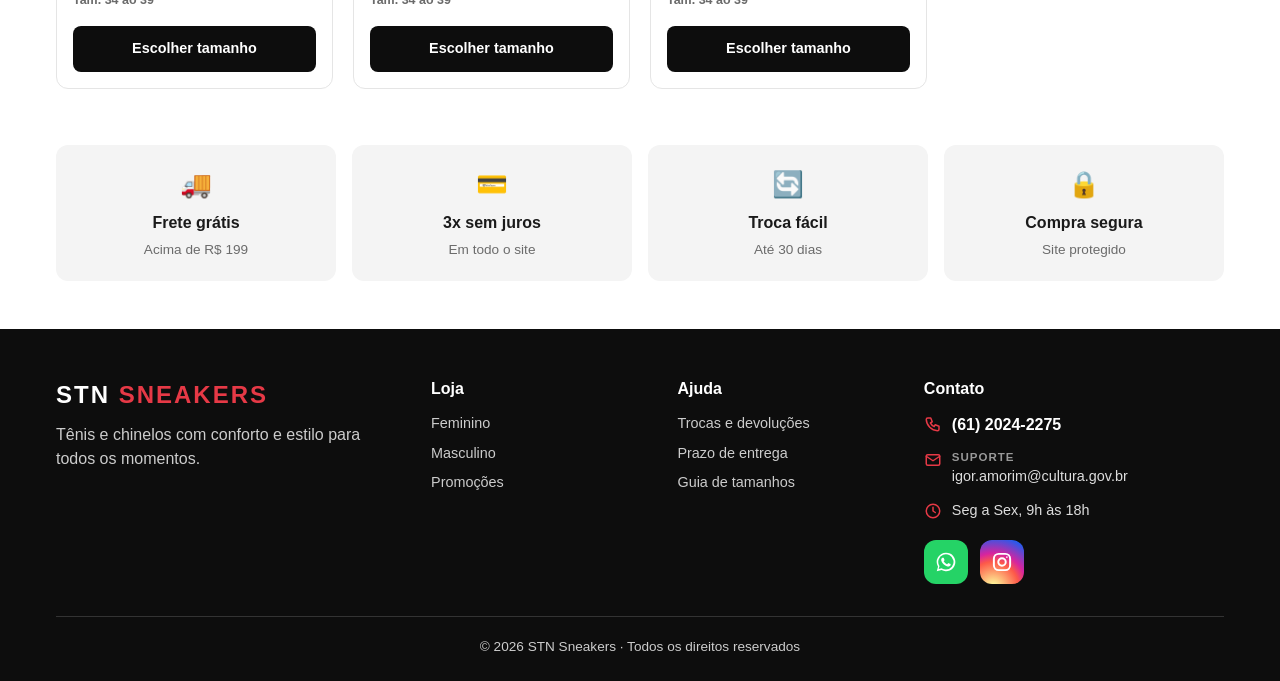
==== commit 29b3d904: "Adiciona desconto de 5% e QR Code no Pix e escolha de numeração - Pix com 5% de desconto: preço no P" ====
--- a/index.html
+++ b/index.html
@@ -197,7 +197,7 @@
       <h2>Forma de pagamento</h2>
       <p>Total: <strong class="modal-total"></strong></p>
       <div class="pagamentos">
-        <label class="pag"><input type="radio" name="pag" value="pix" checked><span><b>Pix</b><small>Aprovação na hora</small></span></label>
+        <label class="pag"><input type="radio" name="pag" value="pix" checked><span><b>Pix <span class="tag-pix">5% OFF</span></b><small>Pague com QR Code ou copia e cola</small></span></label>
         <label class="pag"><input type="radio" name="pag" value="cartao"><span><b>Cartão de crédito</b><small>Até 3x sem juros</small></span></label>
         <label class="pag"><input type="radio" name="pag" value="boleto"><span><b>Boleto</b><small>Vence em 3 dias úteis</small></span></label>
       </div>
@@ -210,6 +210,8 @@
   </div>
 </div>
 <div class="toast"></div>
+<script src="js/vendor/qrcode.js"></script>
+<script src="js/pix.js"></script>
 <script src="js/produtos.js"></script>
 <script src="js/auth.js"></script>
 <script src="js/app.js"></script>
--- a/css/style.css
+++ b/css/style.css
@@ -143,6 +143,37 @@
 .genero-topo{display:flex;justify-content:space-between;align-items:center;gap:12px;margin-bottom:14px;padding-bottom:10px;border-bottom:2px solid var(--borda)}
 .genero-topo h3{font-size:1.15rem;text-transform:uppercase;letter-spacing:1.5px}
 .genero-topo .ver-mais{font-size:.9rem}
+/* Pix e tamanhos */
+.preco-pix{font-size:.88rem;color:#1e7b3c}
+.preco-pix b{font-size:1rem}
+.tag-pix,.pag .tag-pix{display:inline-block;margin-left:4px;background:#e3f6e8;color:#1e7b3c;font-size:.7rem;font-weight:800;padding:1px 6px;border-radius:999px;vertical-align:middle}
+.card-tams{font-size:.78rem;color:var(--suave);font-weight:600}
+.vp-rotulo{font-weight:700;font-size:.9rem;display:block;margin-bottom:8px}
+.vp-rotulo small{font-weight:600;color:var(--suave)}
+.tams{display:grid;grid-template-columns:repeat(auto-fill,minmax(48px,1fr));gap:8px}
+.tams button{height:44px;border:2px solid var(--borda);border-radius:10px;background:#fff;color:var(--texto);font-weight:700;cursor:pointer;transition:border-color .15s,background .15s}
+.tams button:hover{border-color:var(--preto)}
+.tams button.ativo{background:var(--preto);border-color:var(--preto);color:#fff}
+.vp-tam-erro{color:#b3261e;font-weight:600;font-size:.88rem;margin-top:8px}
+.vp-tamanhos{margin:4px 0 14px}
+.item-tam{font-size:.8rem;color:var(--suave);font-weight:600}
+.resumo .linha{display:flex;justify-content:space-between;gap:12px}
+.resumo .desconto{color:#1e7b3c;font-weight:600}
+.resumo .total-final{font-weight:800;font-size:1rem;border-top:1px solid #ddd;padding-top:6px;margin-top:2px}
+.pix-bloco{display:grid;gap:12px;justify-items:center;text-align:center}
+.pix-demo{background:#fff4d6;color:#8a5a00!important;border-radius:8px;padding:10px 12px;font-size:.85rem;font-weight:600;margin:0!important}
+.pix-qr{width:min(240px,70vw);background:#fff;border:1px solid var(--borda);border-radius:12px;padding:8px}
+.pix-qr svg{width:100%;height:auto;display:block}
+.pix-valor{margin:0!important;color:var(--texto)!important}
+.pix-copia{display:grid;gap:6px;width:100%;font-weight:600;font-size:.85rem;text-align:left}
+.pix-copia textarea{width:100%;font:inherit;font-family:ui-monospace,Consolas,monospace;font-size:.75rem;padding:10px;border:2px solid var(--borda);border-radius:10px;resize:none;color:#111;background:var(--cinza);word-break:break-all}
+.pix-copiar{width:100%}
+.pix-passos{font-size:.82rem;margin:0!important}
+.pix-ver-pedidos{width:100%;text-align:center;margin-top:12px}
+.tam-ped{color:var(--suave);font-weight:600}
+.desc-ped{display:block;font-size:.8rem;color:#1e7b3c;font-weight:600;text-align:right}
+.pedido-pix{padding:0 18px 18px;display:grid;gap:14px;justify-items:start}
+.pedido-pix .pix-area{width:100%;max-width:360px}
 .vazio{text-align:center;color:var(--suave);padding:40px 0;grid-column:1/-1}
 
 /* Vantagens */
@@ -321,6 +352,7 @@
 }
 /* ===== Celular ===== */
 @media (max-width:540px){
+  .tams{grid-template-columns:repeat(5,1fr)}
   .categorias{grid-template-columns:1fr;gap:14px}
   .cat{min-height:170px}
   .card-corpo{padding:12px}
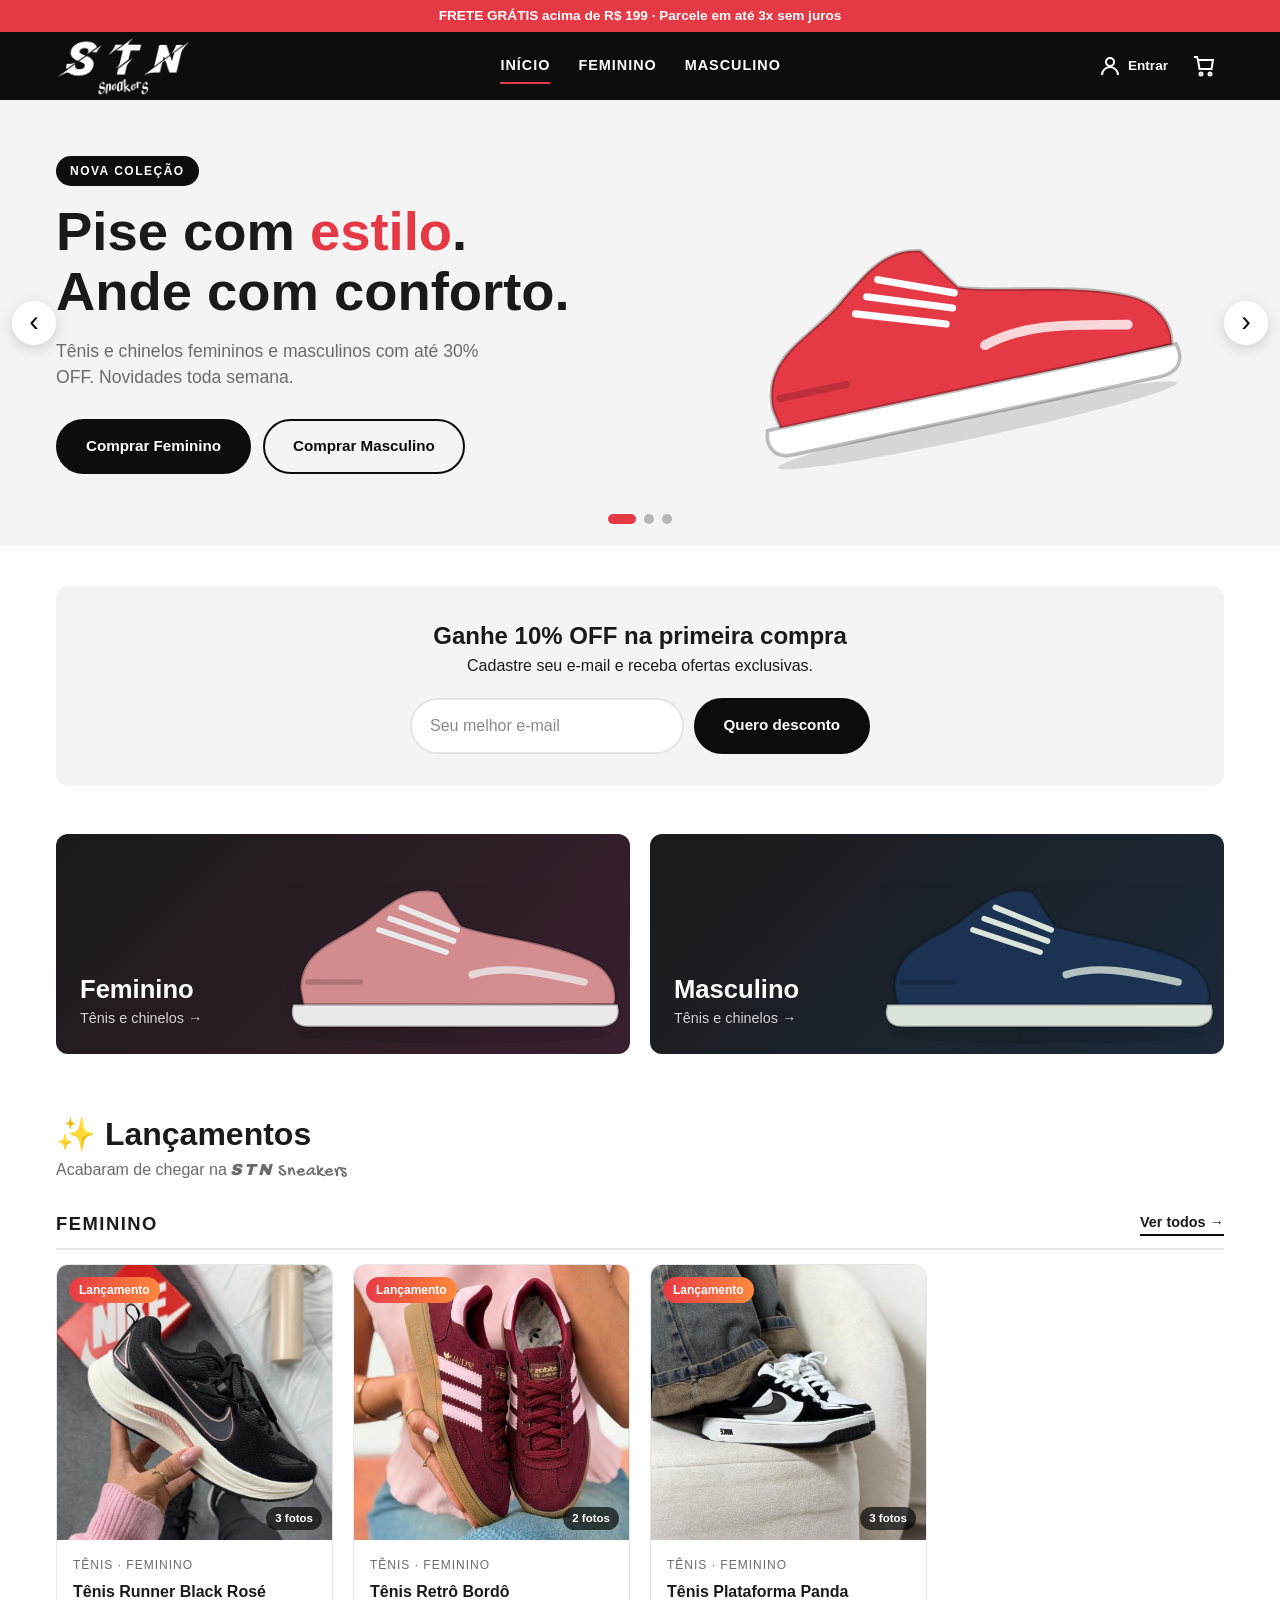
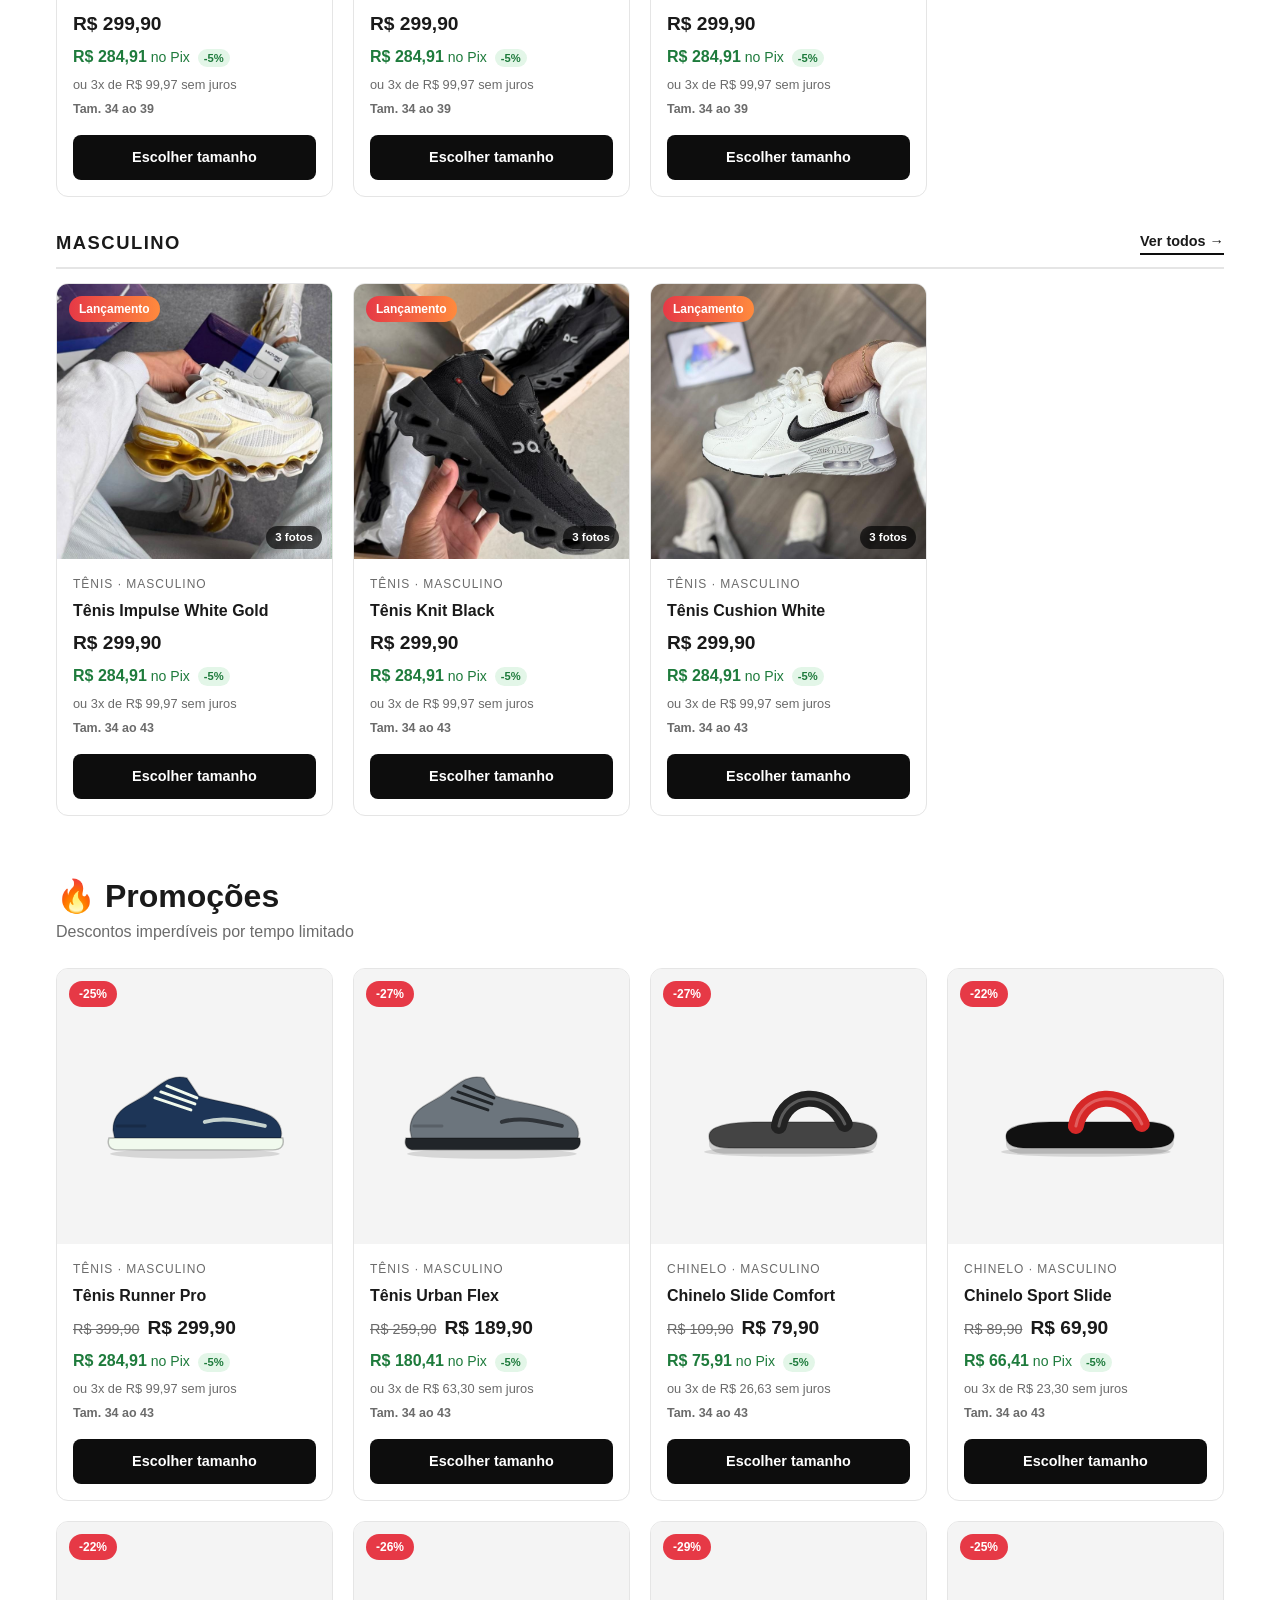
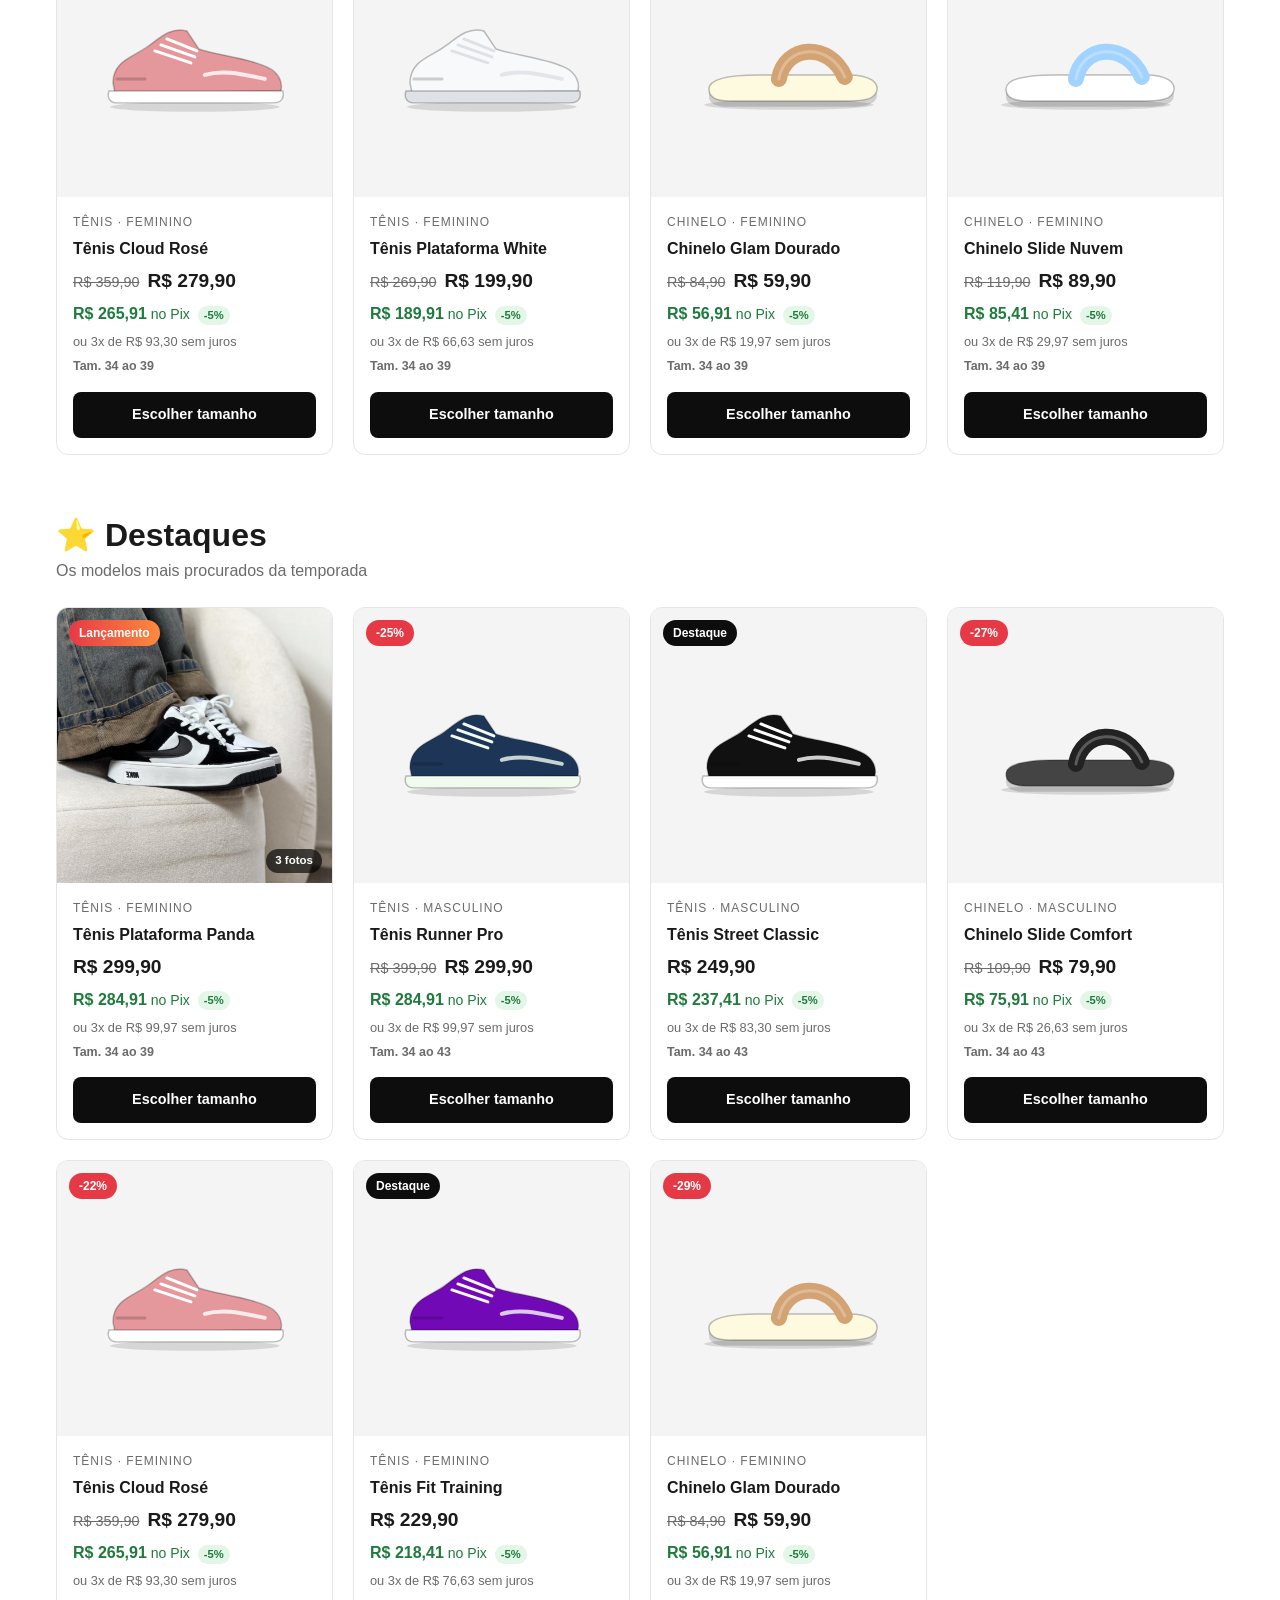
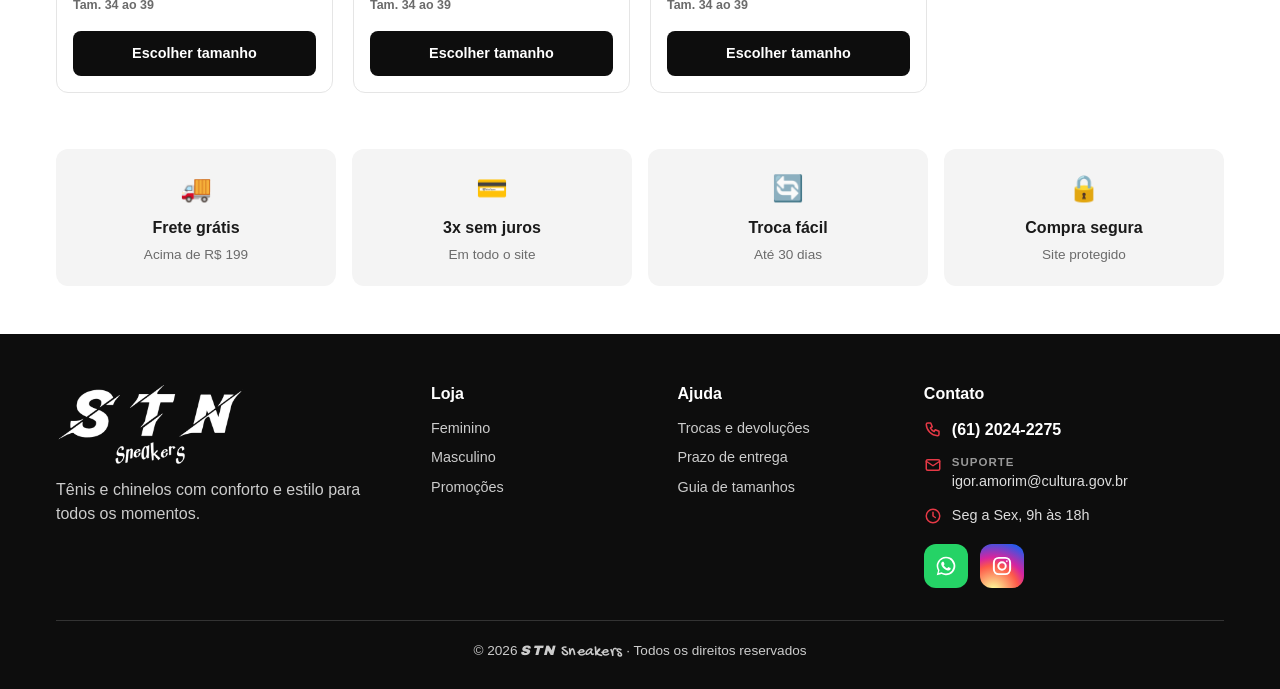
==== commit b5979266: "Adiciona logo, escrita da marca, parcelas no cartão e prazo de 5 minutos no Pix - Logo da STN Sneake" ====
--- a/index.html
+++ b/index.html
@@ -5,13 +5,17 @@
 <meta name="viewport" content="width=device-width, initial-scale=1.0">
 <title>STN Sneakers | Tênis e Chinelos</title>
 <meta name="description" content="STN Sneakers - Loja de tênis e chinelos femininos e masculinos.">
+<link rel="icon" type="image/png" href="img/favicon.png">
+<link rel="preconnect" href="https://fonts.googleapis.com">
+<link rel="preconnect" href="https://fonts.gstatic.com" crossorigin>
+<link rel="stylesheet" href="https://fonts.googleapis.com/css2?family=Archivo+Black&family=Gochi+Hand&display=swap">
 <link rel="stylesheet" href="css/style.css">
 </head>
 <body>
 <div class="faixa">FRETE GRÁTIS acima de R$ 199 · Parcele em até 3x sem juros</div>
 <header class="topo">
   <div class="container">
-    <a href="index.html" class="logo">STN <span>SNEAKERS</span></a>
+    <a href="index.html" class="logo" aria-label="STN Sneakers - página inicial"><img src="img/logo-branca.png" alt="STN Sneakers" width="600" height="266"></a>
     <nav class="menu">
       <a href="index.html" class="ativo">Início</a>
       <a href="feminino.html">Feminino</a>
@@ -52,7 +56,7 @@
     <div class="slide" style="--fundo:#fdf1e3" role="group" aria-roledescription="slide" aria-label="2 de 3" aria-hidden="true">
       <div class="container">
         <div class="slide-texto">
-          <span class="slide-etiqueta">Verão STN</span>
+          <span class="slide-etiqueta">Verão <span class="marca"><b>STN</b></span></span>
           <h2 class="slide-titulo">Chinelos a partir de <em data-menor-preco="chinelo">R$ 39,90</em></h2>
           <p>Conforto do dia a dia para a praia, a piscina ou a rua. Modelos femininos e masculinos.</p>
           <div class="banner-botoes">
@@ -100,7 +104,7 @@
 
   <section class="secao" id="lancamentos-sec">
     <div class="secao-topo">
-      <div><h2>✨ Lançamentos</h2><p>Acabaram de chegar na STN Sneakers</p></div>
+      <div><h2>✨ Lançamentos</h2><p>Acabaram de chegar na <span class="marca"><b>STN</b> <i>Sneakers</i></span></p></div>
     </div>
     <div class="bloco-genero" data-genero="feminino">
       <div class="genero-topo"><h3>Feminino</h3><a href="feminino.html?tipo=lancamento" class="ver-mais">Ver todos →</a></div>
@@ -139,7 +143,7 @@
   <div class="container">
     <div class="rodape-grade">
       <div>
-        <a href="index.html" class="logo">STN <span>SNEAKERS</span></a>
+        <a href="index.html" class="logo" aria-label="STN Sneakers - página inicial"><img src="img/logo-branca.png" alt="STN Sneakers" width="600" height="266"></a>
         <p>Tênis e chinelos com conforto e estilo para todos os momentos.</p>
       </div>
       <div>
@@ -169,7 +173,7 @@
         </div>
       </div>
     </div>
-    <div class="rodape-base">© 2026 STN Sneakers · Todos os direitos reservados</div>
+    <div class="rodape-base">© 2026 <span class="marca"><b>STN</b> <i>Sneakers</i></span> · Todos os direitos reservados</div>
   </div>
 </footer>
 
--- a/css/style.css
+++ b/css/style.css
@@ -10,7 +10,8 @@
 /* Cabeçalho */
 .topo{background:var(--preto);color:var(--branco);position:sticky;top:0;z-index:50}
 .topo .container{display:flex;align-items:center;justify-content:space-between;height:68px;gap:16px}
-.logo{font-size:1.5rem;font-weight:800;letter-spacing:2px;white-space:nowrap}
+.logo{display:flex;align-items:center;flex:none}
+.logo img{height:60px;width:auto;display:block}
 .logo span{color:var(--destaque)}
 .menu{display:flex;gap:28px;font-weight:600;text-transform:uppercase;font-size:.9rem;letter-spacing:1px}
 .menu a{padding:6px 0;border-bottom:2px solid transparent;transition:border-color .2s}
@@ -174,6 +175,29 @@
 .desc-ped{display:block;font-size:.8rem;color:#1e7b3c;font-weight:600;text-align:right}
 .pedido-pix{padding:0 18px 18px;display:grid;gap:14px;justify-items:start}
 .pedido-pix .pix-area{width:100%;max-width:360px}
+/* Escrita da marca no estilo da logo */
+.marca{white-space:nowrap}
+.marca b{font-family:"Archivo Black","Arial Black",Impact,sans-serif;font-weight:400;font-style:normal;display:inline-block;transform:skewX(-14deg);letter-spacing:.12em}
+.marca i{font-family:"Gochi Hand","Comic Sans MS",cursive;font-style:normal;font-size:1.15em;letter-spacing:.02em}
+
+/* Parcelas, prazo do Pix e lixeira */
+.sel-parcelas{font:inherit;padding:8px 10px;border:2px solid var(--borda);border-radius:8px;background:#fff;color:#111}
+.rotulo-parcelas{margin-top:8px}
+.pix-prazo{display:flex;align-items:center;gap:8px;flex-wrap:wrap;font-weight:600;color:var(--texto)!important;margin:0 0 12px!important}
+.pix-timer{display:inline-flex;gap:4px;align-items:center;background:#fff4d6;color:#8a5a00;padding:3px 10px;border-radius:999px;font-variant-numeric:tabular-nums}
+.pix-timer.acabando{background:#fdecee;color:#b3261e}
+.pix-expirado-aviso{background:#fdecee;color:#b3261e;border-radius:10px;padding:16px;text-align:center;display:grid;gap:6px}
+.pix-expirado-aviso p{color:#7a1c16!important;margin:0!important;font-size:.9rem}
+.status.expirado{background:#fdecee;color:#b3261e}
+.pedido-expirado{padding:0 18px 18px;display:flex;gap:12px;align-items:center;justify-content:space-between;flex-wrap:wrap}
+.pedido-expirado p{color:var(--suave);font-size:.88rem;margin:0;flex:1 1 240px}
+.excluir-area{display:flex;gap:8px;align-items:center;flex-wrap:wrap}
+.btn-lixeira{display:inline-flex;align-items:center;gap:6px;border:2px solid #f3c4c0;background:#fff;color:#b3261e;border-radius:999px;padding:8px 14px;font-weight:700;cursor:pointer;transition:background .2s}
+.btn-lixeira:hover{background:#fdecee}
+.btn-lixeira svg{width:20px;height:20px;fill:none;stroke:currentColor;stroke-width:2;stroke-linecap:round;stroke-linejoin:round}
+.excluir-pergunta{font-weight:700;font-size:.9rem}
+.btn-sim{border:0;background:#b3261e;color:#fff;border-radius:999px;padding:8px 14px;font-weight:700;cursor:pointer}
+.btn-nao{border:2px solid var(--borda);background:#fff;color:var(--texto);border-radius:999px;padding:6px 14px;font-weight:700;cursor:pointer}
 .vazio{text-align:center;color:var(--suave);padding:40px 0;grid-column:1/-1}
 
 /* Vantagens */
@@ -194,7 +218,8 @@
 .rodape h4{color:#fff;margin-bottom:12px;font-size:1rem}
 .rodape ul{list-style:none;display:grid;gap:8px;font-size:.9rem}
 .rodape a:hover{color:#fff}
-.rodape .logo{color:#fff;display:inline-block;margin-bottom:10px}
+.rodape .logo{display:inline-flex;margin-bottom:12px}
+.rodape .logo img{height:84px}
 .contatos{gap:12px!important}
 .contato-linha{display:flex;align-items:flex-start;gap:10px;color:#ddd}
 .contato-linha svg{width:18px;height:18px;flex:none;margin-top:2px;fill:none;stroke:var(--destaque);stroke-width:2;stroke-linecap:round;stroke-linejoin:round}
@@ -369,7 +394,7 @@
   .banner-arte svg,.arte-dupla{max-width:200px}
   .ordenar{margin-left:0;width:100%}
   .conta-nome{display:none}
-  .logo{font-size:1.2rem;letter-spacing:1px}
+  .logo img{height:50px}
   .acoes{gap:0}
   .form-grade{grid-template-columns:1fr}
   .painel-botoes{grid-template-columns:1fr 1fr}
